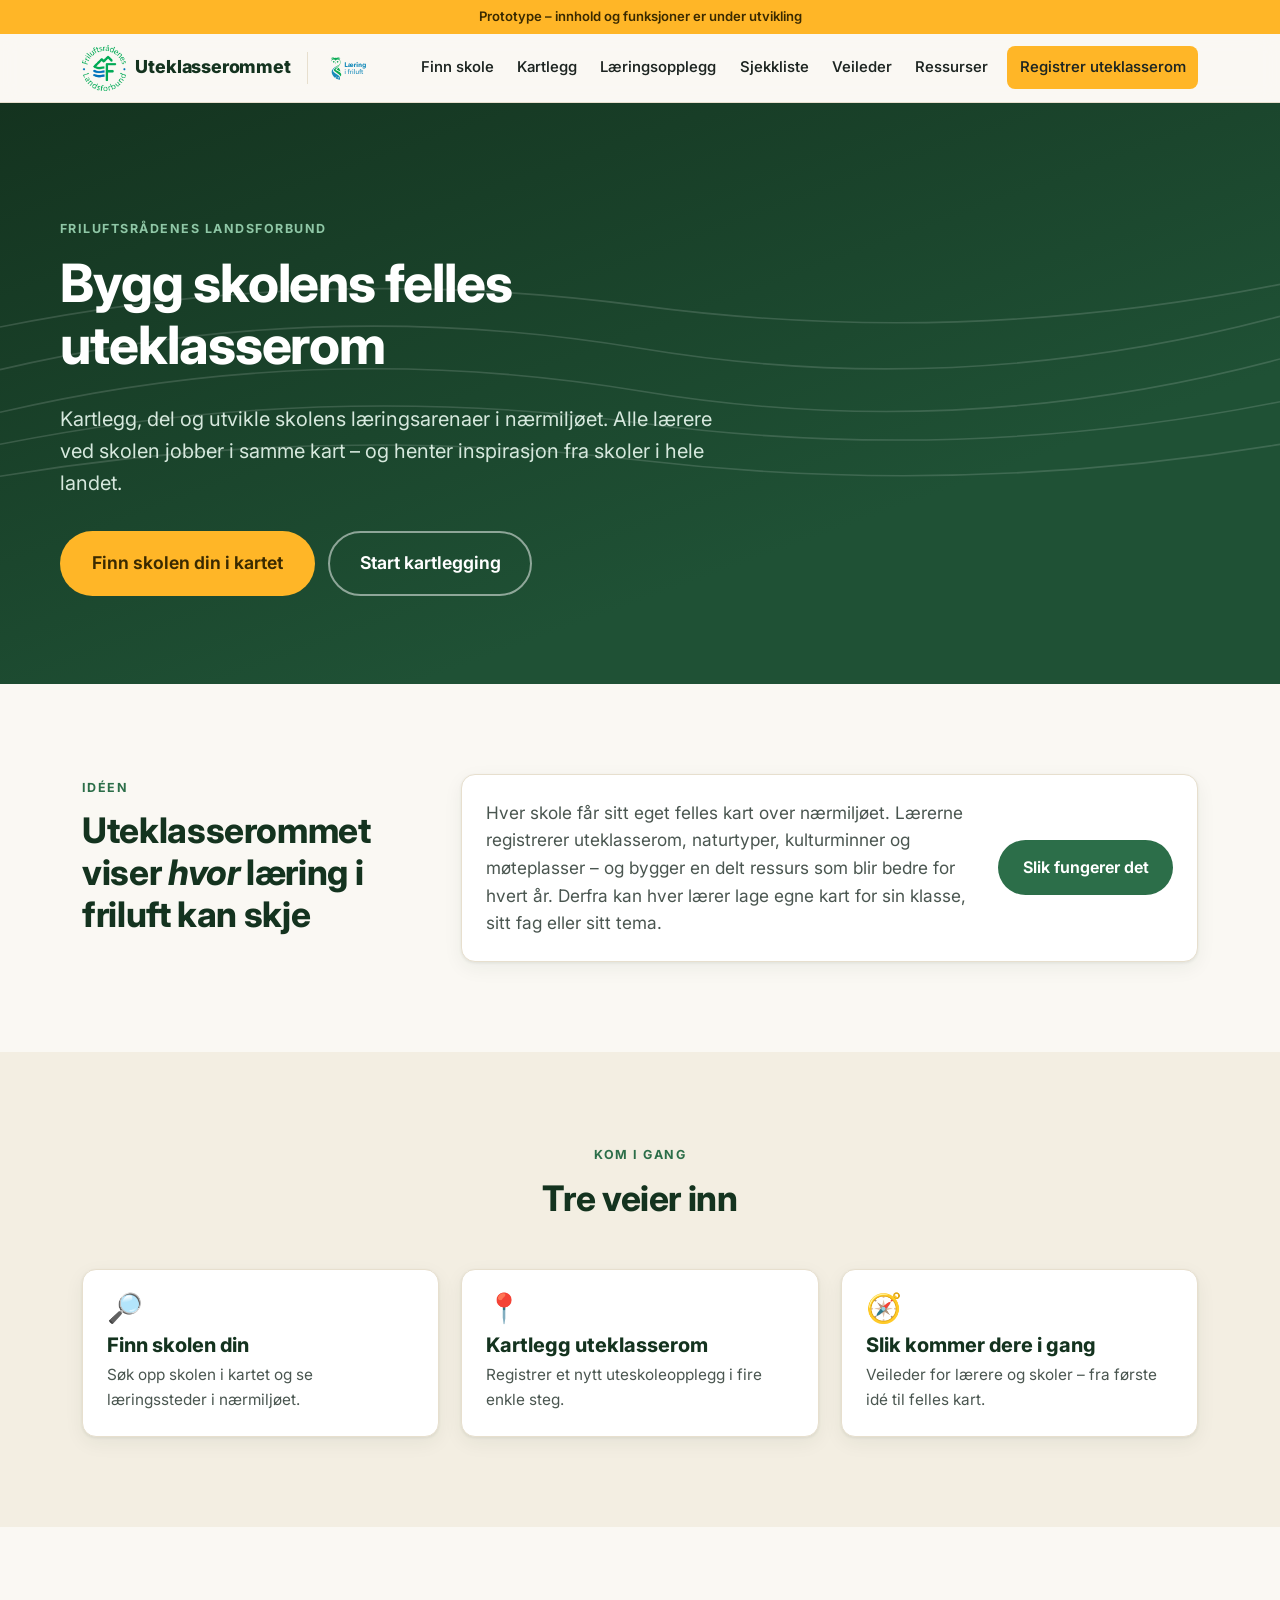
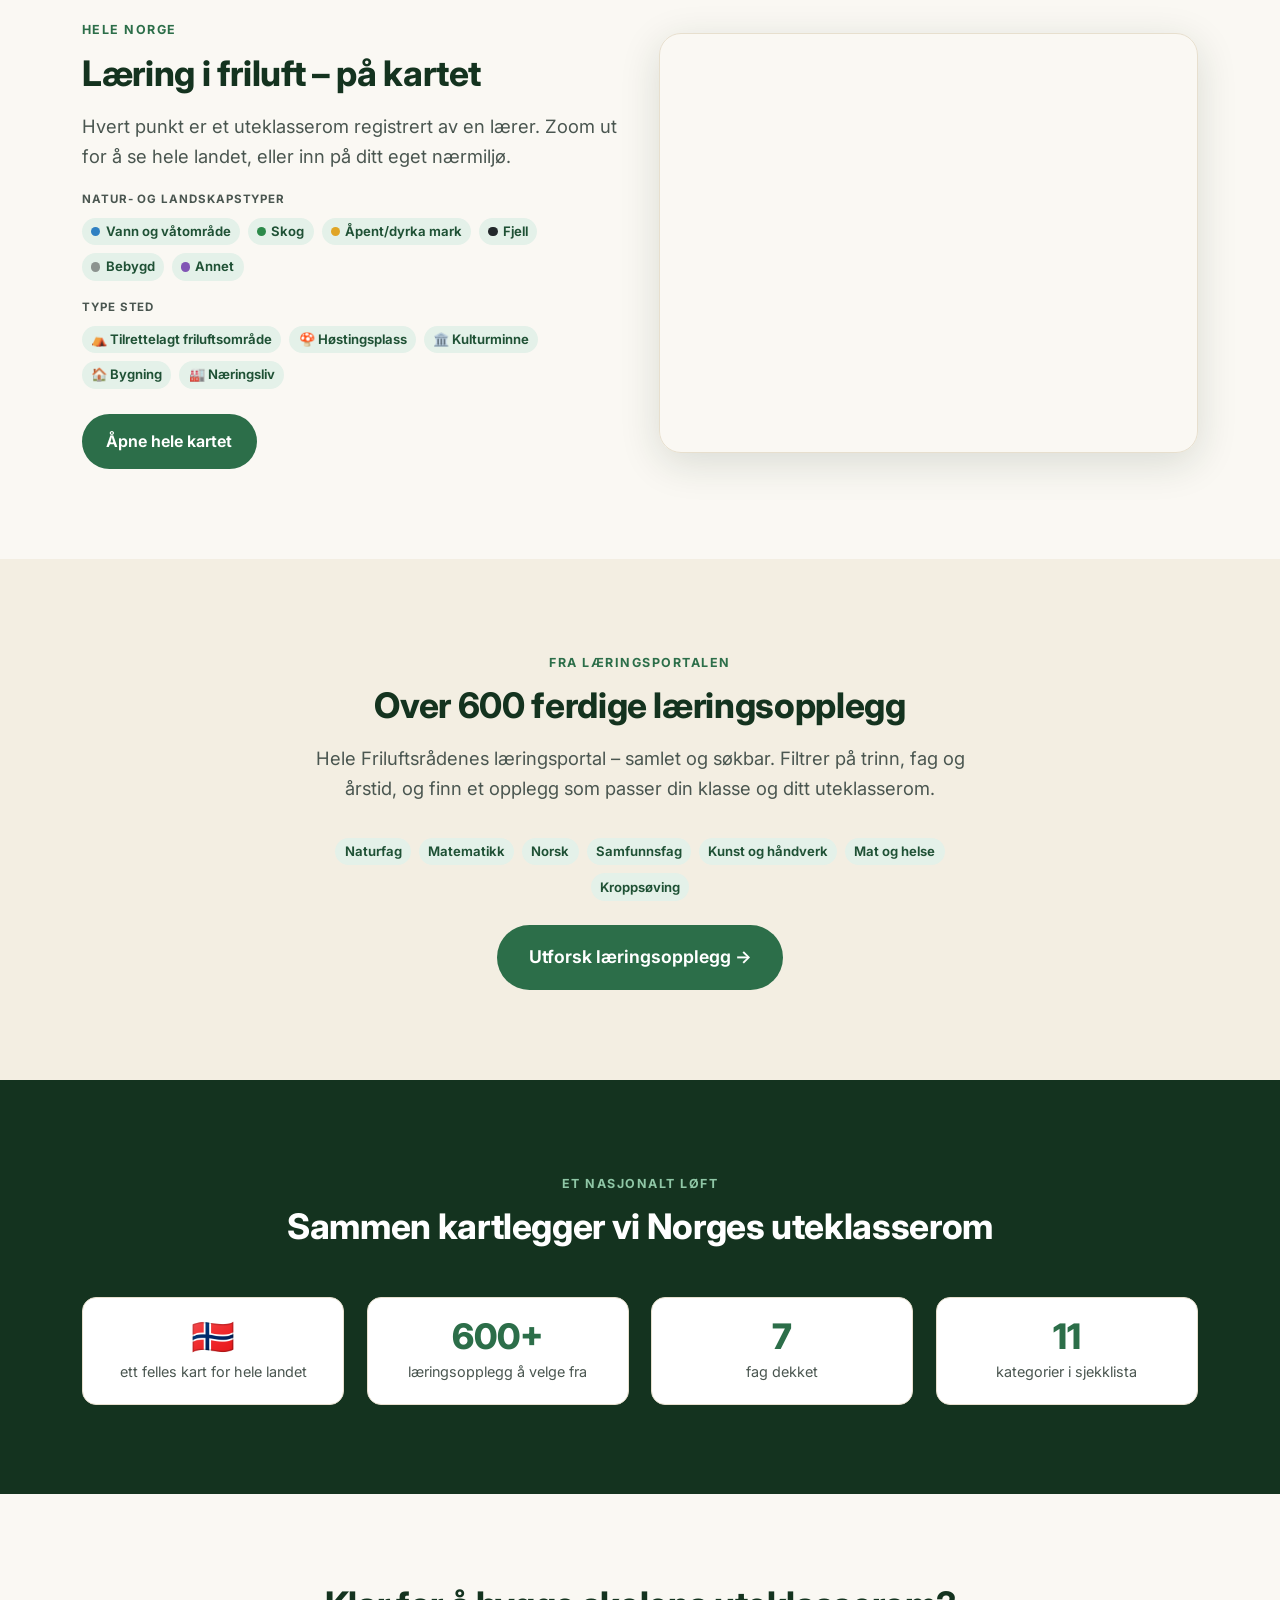
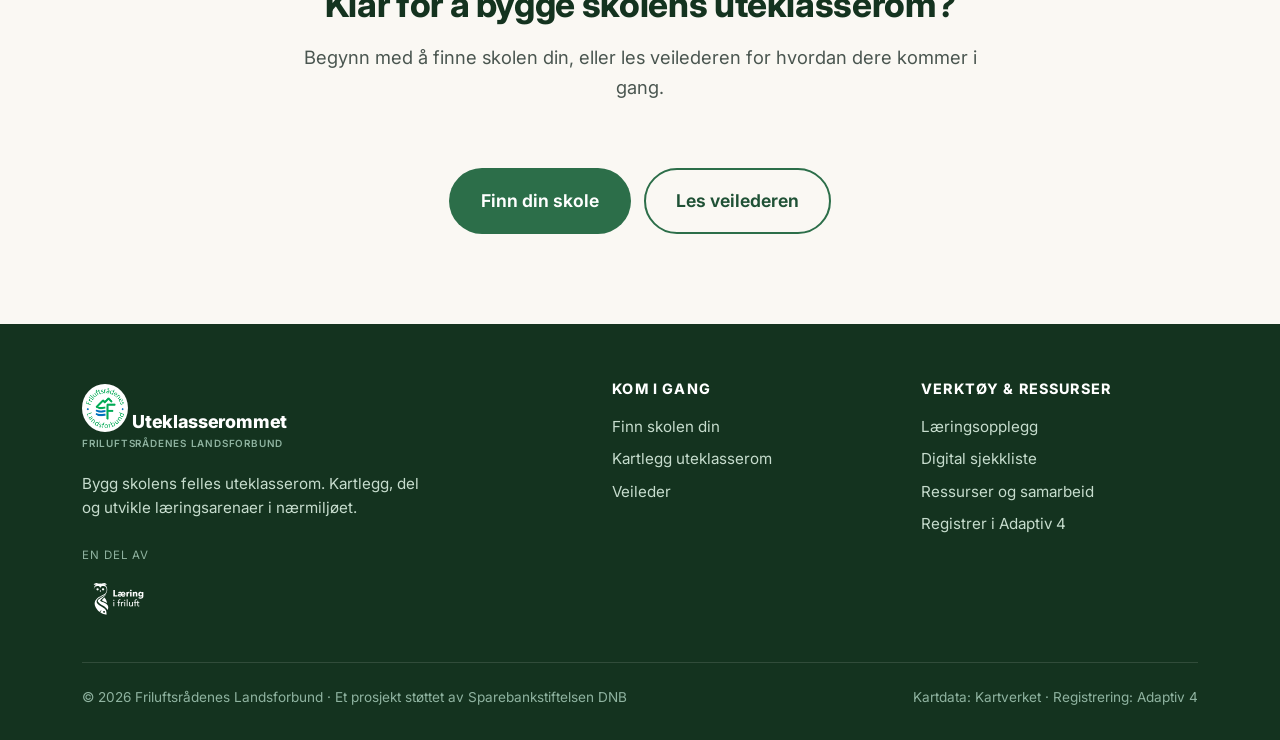
==== index.html @ 46e7a87a "Oppdater Læring i friluft-lenker til ny programside LIF-logoen (header) og ressurskortene «Læring i " ====
<!DOCTYPE html>
<html lang="no">
<head>
  <meta charset="UTF-8">
  <meta name="viewport" content="width=device-width, initial-scale=1.0">
  <title>Uteklasserommet.no – Bygg skolens felles uteklasserom</title>
  <meta name="description" content="Kartlegg, del og utvikle skolens læringsarenaer i nærmiljøet. Et prosjekt fra Friluftsrådenes Landsforbund.">
  <link rel="preconnect" href="https://fonts.googleapis.com">
  <link href="https://fonts.googleapis.com/css2?family=Inter:wght@400;550;650;750;800&display=swap" rel="stylesheet">
  <link rel="stylesheet" href="css/styles.css?v=18">
</head>
<body>
  <div id="site-header"></div>

  <main id="hoved">
    <!-- HERO -->
    <section class="hero">
      <svg class="hero__topo" viewBox="0 0 1200 400" preserveAspectRatio="xMidYMid slice" aria-hidden="true">
        <g fill="none" stroke="#fff" stroke-width="1.5">
          <path d="M0 320 Q300 260 600 300 T1200 280"/>
          <path d="M0 350 Q300 300 600 335 T1200 320"/>
          <path d="M0 290 Q300 220 600 270 T1200 240"/>
          <path d="M0 250 Q300 180 600 230 T1200 200"/>
          <path d="M0 210 Q300 150 600 190 T1200 170"/>
        </g>
      </svg>
      <div class="wrap hero__inn">
        <span class="eyebrow" style="color:var(--gronn-300)">Friluftsrådenes Landsforbund</span>
        <h1>Bygg skolens felles uteklasserom</h1>
        <p class="ingress">Kartlegg, del og utvikle skolens læringsarenaer i nærmiljøet. Alle lærere ved skolen jobber i samme kart – og henter inspirasjon fra skoler i hele landet.</p>
        <div class="hero__knapper">
          <a class="btn btn--gul btn--stor" href="finn-skole.html">Finn skolen din i kartet</a>
          <a class="btn btn--kontur btn--stor" href="kartlegg.html" style="color:#fff;border-color:rgba(255,255,255,.5)">Start kartlegging</a>
        </div>
      </div>
    </section>

    <!-- HVA ER DETTE -->
    <section class="seksjon">
      <div class="wrap">
        <div class="grid grid--3">
          <div>
            <span class="eyebrow">Idéen</span>
            <h2>Uteklasserommet viser <em>hvor</em> læring i friluft kan skje</h2>
          </div>
          <div class="kort" style="grid-column: span 2; display:flex; gap:1.4rem; align-items:center; flex-wrap:wrap;">
            <p style="flex:1; min-width:260px; margin:0; font-size:1.08rem;">
              Hver skole får sitt eget felles kart over nærmiljøet. Lærerne registrerer uteklasserom, naturtyper, kulturminner og møteplasser – og bygger en delt ressurs som blir bedre for hvert år.
              Derfra kan hver lærer lage egne kart for sin klasse, sitt fag eller sitt tema.
            </p>
            <a class="btn btn--primar" href="veileder.html">Slik fungerer det</a>
          </div>
        </div>
      </div>
    </section>

    <!-- FIRE INNGANGER -->
    <section class="seksjon seksjon--sand">
      <div class="wrap">
        <div class="midtstilt maks-center">
          <span class="eyebrow">Kom i gang</span>
          <h2>Tre veier inn</h2>
        </div>
        <div class="luft"></div>
        <div class="grid grid--3">
          <a class="kort" href="finn-skole.html">
            <div class="kort__ikon">🔎</div>
            <h3>Finn skolen din</h3>
            <p>Søk opp skolen i kartet og se læringssteder i nærmiljøet.</p>
          </a>
          <a class="kort" href="kartlegg.html">
            <div class="kort__ikon">📍</div>
            <h3>Kartlegg uteklasserom</h3>
            <p>Registrer et nytt uteskoleopplegg i fire enkle steg.</p>
          </a>
          <a class="kort" href="veileder.html">
            <div class="kort__ikon">🧭</div>
            <h3>Slik kommer dere i gang</h3>
            <p>Veileder for lærere og skoler – fra første idé til felles kart.</p>
          </a>
        </div>
      </div>
    </section>

    <!-- KART -->
    <section class="seksjon">
      <div class="wrap">
        <div class="grid grid--2" style="align-items:center; gap:2.4rem;">
          <div>
            <span class="eyebrow">Hele Norge</span>
            <h2>Læring i friluft – på kartet</h2>
            <p class="ingress">Hvert punkt er et uteklasserom registrert av en lærer. Zoom ut for å se hele landet, eller inn på ditt eget nærmiljø.</p>
            <div class="tegnforklaring" style="margin:1.2rem 0 1.6rem;">
              <div>
                <span class="merkelapp-tittel">Natur- og landskapstyper</span>
                <div class="merkelapp-rad">
                  <span class="badge"><span class="prikk kat-vann"></span>Vann og våtområde</span>
                  <span class="badge"><span class="prikk kat-skog"></span>Skog</span>
                  <span class="badge"><span class="prikk kat-mark"></span>Åpent/dyrka mark</span>
                  <span class="badge"><span class="prikk kat-fjell"></span>Fjell</span>
                  <span class="badge"><span class="prikk kat-bebygd"></span>Bebygd</span>
                  <span class="badge"><span class="prikk kat-annet"></span>Annet</span>
                </div>
              </div>
              <div>
                <span class="merkelapp-tittel">Type sted</span>
                <div class="merkelapp-rad">
                  <span class="badge">⛺ Tilrettelagt friluftsområde</span>
                  <span class="badge">🍄 Høstingsplass</span>
                  <span class="badge">🏛️ Kulturminne</span>
                  <span class="badge">🏠 Bygning</span>
                  <span class="badge">🏭 Næringsliv</span>
                </div>
              </div>
            </div>
            <a class="btn btn--primar" href="finn-skole.html">Åpne hele kartet</a>
          </div>
          <div style="height:420px; border-radius:var(--radius-l); overflow:hidden; box-shadow:var(--skygge-l); border:1px solid var(--sand-200);">
            <iframe
              src="https://friluft.avadaptive.no/map/.embed/uteklasserommet"
              title="Kart over registrerte læringssteder – Uteklasserommet"
              loading="lazy"
              allow="geolocation; fullscreen"
              style="width:100%; height:100%; border:0; display:block;"></iframe>
          </div>
        </div>
      </div>
    </section>

    <!-- LÆRINGSOPPLEGG -->
    <section class="seksjon seksjon--sand">
      <div class="wrap midtstilt maks-center">
        <span class="eyebrow">Fra Læringsportalen</span>
        <h2>Over 600 ferdige læringsopplegg</h2>
        <p class="ingress" style="margin-inline:auto">Hele Friluftsrådenes læringsportal – samlet og søkbar. Filtrer på trinn, fag og årstid, og finn et opplegg som passer din klasse og ditt uteklasserom.</p>
        <div class="luft-s"></div>
        <div class="merkelapp-rad" style="justify-content:center; margin-bottom:1.5rem;">
          <span class="badge">Naturfag</span>
          <span class="badge">Matematikk</span>
          <span class="badge">Norsk</span>
          <span class="badge">Samfunnsfag</span>
          <span class="badge">Kunst og håndverk</span>
          <span class="badge">Mat og helse</span>
          <span class="badge">Kroppsøving</span>
        </div>
        <a class="btn btn--primar btn--stor" href="laeringsopplegg.html">Utforsk læringsopplegg →</a>
      </div>
    </section>

    <!-- STATISTIKK -->
    <section class="seksjon seksjon--gronn">
      <div class="wrap">
        <div class="midtstilt maks-center">
          <span class="eyebrow">Et nasjonalt løft</span>
          <h2>Sammen kartlegger vi Norges uteklasserom</h2>
        </div>
        <div class="luft"></div>
        <div class="stat-rad">
          <div class="stat"><div class="stat__tall">🇳🇴</div><div class="stat__merk">ett felles kart for hele landet</div></div>
          <div class="stat"><div class="stat__tall">600+</div><div class="stat__merk">læringsopplegg å velge fra</div></div>
          <div class="stat"><div class="stat__tall">7</div><div class="stat__merk">fag dekket</div></div>
          <div class="stat"><div class="stat__tall">11</div><div class="stat__merk">kategorier i sjekklista</div></div>
        </div>
      </div>
    </section>

    <!-- CTA -->
    <section class="seksjon">
      <div class="wrap midtstilt maks-center">
        <h2>Klar for å bygge skolens uteklasserom?</h2>
        <p class="ingress" style="margin-inline:auto">Begynn med å finne skolen din, eller les veilederen for hvordan dere kommer i gang.</p>
        <div class="luft-s"></div>
        <div class="hero__knapper" style="justify-content:center">
          <a class="btn btn--primar btn--stor" href="finn-skole.html">Finn din skole</a>
          <a class="btn btn--kontur btn--stor" href="veileder.html">Les veilederen</a>
        </div>
      </div>
    </section>
  </main>

  <div id="site-footer"></div>

  <script src="js/site.js?v=18"></script>
</body>
</html>
---- css/styles.css ----
/* =========================================================
   Uteklasserommet.no – designsystem
   Friluftsrådenes Landsforbund
   ========================================================= */

:root {
  /* Merkefarger – friluft/natur */
  --gronn-900: #14331f;
  --gronn-700: #1f5135;
  --gronn-600: #2c6e49;
  --gronn-500: #3a8a5d;
  --gronn-300: #8fc7a6;
  --gronn-100: #e4f1e9;

  --sand-50:  #faf8f3;
  --sand-100: #f3eee2;
  --sand-200: #e7dfce;

  --blekk: #1d2521;        /* tekst */
  --blekk-myk: #4a5650;    /* sekundærtekst */
  --hvit: #ffffff;

  /* Kategorifarger – fra plakatmalen */
  --kat-vann:    #2f80c2;   /* blå  – Vann og våtområde */
  --kat-skog:    #2c8a4a;   /* grønn – Skog */
  --kat-mark:    #e0a526;   /* gul  – Åpent/dyrka mark */
  --kat-fjell:   #23282b;   /* svart – Fjell */
  --kat-bebygd:  #8c938f;   /* grå  – Bebygd */
  --kat-annet:   #8155b5;   /* lilla – Annet */

  --akke: var(--gronn-600);
  --fokus: #ffb627;

  --radius-s: 8px;
  --radius:   14px;
  --radius-l: 22px;
  --skygge:   0 1px 3px rgba(20,51,31,.08), 0 6px 20px rgba(20,51,31,.06);
  --skygge-l: 0 10px 40px rgba(20,51,31,.14);

  --bredde: 1160px;
  --font: "Inter", "Segoe UI", system-ui, -apple-system, sans-serif;
}

* { box-sizing: border-box; }

/* Gjør hidden-attributtet autoritativt (ellers overstyrer f.eks. .btn display:none) */
[hidden] { display: none !important; }

html { scroll-behavior: smooth; }

body {
  margin: 0;
  font-family: var(--font);
  color: var(--blekk);
  background: var(--sand-50);
  line-height: 1.6;
  -webkit-font-smoothing: antialiased;
}

h1, h2, h3, h4 { line-height: 1.18; color: var(--gronn-900); font-weight: 750; margin: 0 0 .5em; }
h1 { font-size: clamp(2rem, 4.5vw, 3.3rem); letter-spacing: -.02em; }
h2 { font-size: clamp(1.5rem, 3vw, 2.2rem); letter-spacing: -.01em; }
h3 { font-size: 1.25rem; }
p  { margin: 0 0 1em; }
a  { color: var(--gronn-700); }

.wrap { width: 100%; max-width: var(--bredde); margin: 0 auto; padding: 0 22px; }
.smal { max-width: 760px; }

.seksjon { padding: clamp(3rem, 7vw, 6rem) 0; }
.seksjon--sand { background: var(--sand-100); }
.seksjon--gronn { background: var(--gronn-900); color: #eaf3ee; }
.seksjon--gronn h2, .seksjon--gronn h3 { color: #fff; }

.eyebrow {
  display: inline-block;
  font-size: .78rem; font-weight: 700; letter-spacing: .12em; text-transform: uppercase;
  color: var(--gronn-600); margin-bottom: .8rem;
}
.seksjon--gronn .eyebrow { color: var(--gronn-300); }

.ingress { font-size: 1.15rem; color: var(--blekk-myk); max-width: 60ch; }
.seksjon--gronn .ingress { color: #cfe3d7; }

/* ---------- Knapper ---------- */
.btn {
  display: inline-flex; align-items: center; gap: .5em;
  font: inherit; font-weight: 650; font-size: 1rem;
  padding: .8em 1.4em; border-radius: 999px; border: 2px solid transparent;
  cursor: pointer; text-decoration: none; transition: .18s ease;
  white-space: nowrap;
}
.btn--primar { background: var(--gronn-600); color: #fff; }
.btn--primar:hover { background: var(--gronn-700); transform: translateY(-1px); box-shadow: var(--skygge); }
.btn--lys { background: #fff; color: var(--gronn-700); border-color: var(--sand-200); }
.btn--lys:hover { border-color: var(--gronn-300); transform: translateY(-1px); }
.btn--kontur { background: transparent; color: var(--gronn-700); border-color: var(--gronn-600); }
.btn--kontur:hover { background: var(--gronn-100); }
.btn--gul { background: var(--fokus); color: #3a2a00; }
.btn--gul:hover { filter: brightness(1.05); transform: translateY(-1px); }
.btn--stor { font-size: 1.1rem; padding: .95em 1.7em; }
.btn--blokk { width: 100%; justify-content: center; }

/* ---------- Header / nav ---------- */
.topp {
  position: sticky; top: 0; z-index: 1000;
  background: rgba(250,248,243,.92); backdrop-filter: blur(10px);
  border-bottom: 1px solid var(--sand-200);
}
.topp__inn { display: flex; align-items: center; gap: 1rem; height: 68px; }
.merke { display: flex; align-items: center; gap: .6rem; text-decoration: none; color: var(--gronn-900); font-weight: 800; font-size: 1.12rem; letter-spacing: -.01em; }
.merke__ikon { height: 46px; width: auto; flex: none; display: block; }
.logo-disc { background: #fff; border-radius: 50%; padding: 4px; display: inline-flex; flex: none; }
.logo-disc .merke__ikon { height: 40px; }
.merke small { display: block; font-size: .62rem; font-weight: 600; letter-spacing: .08em; text-transform: uppercase; color: var(--blekk-myk); }
.merke-skille { width: 1px; height: 32px; background: var(--sand-200); flex: none; }
.merke-lif { display: inline-flex; align-items: center; flex: none; text-decoration: none; }
.merke-lif img { height: 34px; width: auto; display: block; }
@media (max-width: 1240px) { .merke-skille, .merke-lif { display: none; } }
.nav { margin-left: auto; display: flex; align-items: center; gap: .15rem; }
.nav a {
  text-decoration: none; color: var(--blekk); font-weight: 550; font-size: .93rem;
  padding: .5em .7em; border-radius: 8px; transition: .15s;
}
.nav a:hover { background: var(--gronn-100); color: var(--gronn-700); }
.nav a.aktiv { background: var(--gronn-600); color: #fff; }
.nav__mer { position: relative; }
.nav__cta { margin-left: .4rem; }
.burger { display: none; margin-left: auto; background: none; border: 0; cursor: pointer; padding: .4rem; }
.burger span { display: block; width: 24px; height: 2.5px; background: var(--gronn-900); margin: 5px 0; border-radius: 2px; transition: .2s; }

@media (max-width: 1160px) {
  .nav { position: absolute; top: 100%; left: 0; right: 0; display: none; flex-direction: column; align-items: stretch;
    background: var(--sand-50); border-bottom: 1px solid var(--sand-200); padding: .6rem 22px 1.2rem;
    gap: .1rem; max-height: 80vh; overflow: auto; box-shadow: var(--skygge); }
  .nav.apen { display: flex; }
  .nav a { padding: .75em .6em; font-size: 1rem; }
  .nav__cta { margin: .5rem 0 0; }
  .burger { display: block; }
}

/* ---------- Hero ---------- */
.hero { position: relative; overflow: hidden; background: linear-gradient(160deg, var(--gronn-900), var(--gronn-700) 70%); color: #fff; }
.hero__inn { padding: clamp(3.5rem, 9vw, 7rem) 0 clamp(3rem, 7vw, 5.5rem); position: relative; z-index: 2; }
.hero h1 { color: #fff; max-width: 16ch; }
.hero .ingress { color: #d6e8dd; font-size: 1.25rem; max-width: 52ch; }
.hero__knapper { display: flex; flex-wrap: wrap; gap: .8rem; margin-top: 2rem; }
.hero__topo { position: absolute; inset: 0; opacity: .14; z-index: 1; }

/* ---------- Kort / grid ---------- */
.grid { display: grid; gap: 1.4rem; }
.grid--2 { grid-template-columns: repeat(2, 1fr); }
.grid--3 { grid-template-columns: repeat(3, 1fr); }
.grid--4 { grid-template-columns: repeat(4, 1fr); }
@media (max-width: 860px) { .grid--3, .grid--4 { grid-template-columns: repeat(2, 1fr); } }
@media (max-width: 560px) { .grid--2, .grid--3, .grid--4 { grid-template-columns: 1fr; } }

.kort {
  background: #fff; border: 1px solid var(--sand-200); border-radius: var(--radius);
  padding: 1.5rem; box-shadow: var(--skygge); transition: .18s; text-decoration: none; color: inherit; display: block;
}
a.kort:hover { transform: translateY(-3px); box-shadow: var(--skygge-l); border-color: var(--gronn-300); }
.kort__ikon { font-size: 1.8rem; line-height: 1; margin-bottom: .7rem; }
.kort h3 { margin-bottom: .35rem; }
.kort p { color: var(--blekk-myk); font-size: .96rem; margin: 0; }

/* ---------- Steg ---------- */
.steg { display: grid; gap: 1.2rem; counter-reset: steg; }
.steg__item { display: grid; grid-template-columns: auto 1fr; gap: 1.1rem; align-items: start;
  background: #fff; border: 1px solid var(--sand-200); border-radius: var(--radius); padding: 1.4rem 1.6rem; }
.steg__nr { counter-increment: steg; width: 44px; height: 44px; border-radius: 50%; background: var(--gronn-600);
  color: #fff; font-weight: 800; display: grid; place-items: center; font-size: 1.2rem; }
.steg__nr::before { content: counter(steg); }

/* ---------- Badge / kategori ---------- */
.badge { display: inline-flex; align-items: center; gap: .4em; font-size: .82rem; font-weight: 650;
  padding: .25em .7em; border-radius: 999px; background: var(--gronn-100); color: var(--gronn-700); }
.prikk { width: .7em; height: .7em; border-radius: 50%; flex: none; display: inline-block; }
.kat-vann   { background: var(--kat-vann); }
.kat-skog   { background: var(--kat-skog); }
.kat-mark   { background: var(--kat-mark); }
.kat-fjell  { background: var(--kat-fjell); }
.kat-bebygd { background: var(--kat-bebygd); }
.kat-annet  { background: var(--kat-annet); }

/* ---------- Kart ---------- */
.kart-layout { display: grid; grid-template-columns: 320px 1fr; gap: 0; height: calc(100vh - 68px); min-height: 560px; }
.kart-panel { background: #fff; border-right: 1px solid var(--sand-200); overflow-y: auto; padding: 1.4rem; }
.kart-flate { position: relative; }
#kart, #minikart { width: 100%; height: 100%; }
@media (max-width: 860px) {
  .kart-layout { grid-template-columns: 1fr; height: auto; }
  .kart-flate { height: 60vh; min-height: 420px; }
  .kart-panel { max-height: none; border-right: 0; border-bottom: 1px solid var(--sand-200); }
}
.filter-gruppe { margin-bottom: 1.3rem; }
.filter-gruppe h4 { font-size: .8rem; text-transform: uppercase; letter-spacing: .08em; color: var(--blekk-myk); margin-bottom: .6rem; }
.sjekk { display: flex; align-items: center; gap: .55rem; padding: .35rem 0; font-size: .95rem; cursor: pointer; }
.sjekk input { width: 17px; height: 17px; accent-color: var(--gronn-600); }
.sok-felt { width: 100%; padding: .7em .9em; border: 1.5px solid var(--sand-200); border-radius: 10px; font: inherit; }
.sok-felt:focus { outline: 2px solid var(--gronn-300); border-color: var(--gronn-500); }

/* Leaflet popup */
.leaflet-popup-content { margin: 0; font-family: var(--font); }
.pop { width: 250px; }
.pop__bilde { height: 96px; background: var(--gronn-100); display: grid; place-items: center; font-size: 2rem; }
.pop__inn { padding: .8rem 1rem 1rem; }
.pop h4 { margin: .2rem 0 .3rem; font-size: 1.05rem; }
.pop p { font-size: .88rem; color: var(--blekk-myk); margin: 0 0 .6rem; }
.pop__meta { display: flex; flex-wrap: wrap; gap: .35rem; }
.pop__meta .badge { font-size: .72rem; }

/* ---------- Sjekkliste ---------- */
.akkordion { border: 1px solid var(--sand-200); border-radius: var(--radius); background: #fff; overflow: hidden; margin-bottom: .8rem; }
.akkordion__hode { display: flex; align-items: center; gap: .8rem; width: 100%; text-align: left; padding: 1.1rem 1.3rem;
  background: none; border: 0; font: inherit; font-weight: 700; font-size: 1.05rem; cursor: pointer; color: var(--gronn-900); }
.akkordion__hode:hover { background: var(--sand-50); }
.akkordion__tall { margin-left: auto; font-size: .82rem; font-weight: 600; color: var(--blekk-myk); background: var(--gronn-100); padding: .15em .7em; border-radius: 999px; }
.akkordion__kropp { padding: 0 1.3rem; max-height: 0; overflow: hidden; transition: max-height .3s ease; }
.akkordion.apen .akkordion__kropp { max-height: 1400px; padding-bottom: 1.2rem; }
.akkordion__pil { transition: transform .2s; color: var(--gronn-500); }
.akkordion.apen .akkordion__pil { transform: rotate(90deg); }
.liste-rad { display: flex; align-items: center; gap: .6rem; padding: .45rem 0; border-top: 1px solid var(--sand-100); font-size: .96rem; }
.liste-rad input { width: 18px; height: 18px; accent-color: var(--gronn-600); flex: none; }

/* ---------- Statistikk ---------- */
.stat-rad { display: flex; flex-wrap: wrap; gap: 1.4rem; }
.stat { flex: 1; min-width: 140px; background: #fff; border: 1px solid var(--sand-200); border-radius: var(--radius); padding: 1.3rem; text-align: center; }
.stat__tall { font-size: 2.2rem; font-weight: 800; color: var(--gronn-600); line-height: 1; }
.stat__merk { font-size: .9rem; color: var(--blekk-myk); margin-top: .35rem; }

/* ---------- Diverse ---------- */
.luft-s { height: 1rem; } .luft { height: 2rem; } .luft-l { height: 3.5rem; }
.midtstilt { text-align: center; }
.maks-center { max-width: 720px; margin-inline: auto; }
.list-ren { list-style: none; padding: 0; margin: 0; }
.list-ren li { padding: .55rem 0; border-bottom: 1px solid var(--sand-200); display: flex; gap: .6rem; }
.list-ren li::before { content: "→"; color: var(--gronn-500); font-weight: 700; }
.notis { background: var(--gronn-100); border-left: 4px solid var(--gronn-500); border-radius: 0 var(--radius-s) var(--radius-s) 0; padding: 1rem 1.2rem; font-size: .96rem; }
.notis strong { color: var(--gronn-700); }
.merkelapp-rad { display: flex; flex-wrap: wrap; gap: .5rem; }
.tegnforklaring { display: grid; gap: 1.1rem; }
.merkelapp-tittel { display: block; font-size: .72rem; font-weight: 700; letter-spacing: .08em; text-transform: uppercase; color: var(--blekk-myk); margin-bottom: .55rem; }

.bilde-plass { background: linear-gradient(135deg, var(--gronn-300), var(--gronn-100)); border-radius: var(--radius);
  display: grid; place-items: center; color: var(--gronn-700); font-weight: 600; min-height: 220px; }

/* ---------- Footer ---------- */
.bunn { background: var(--gronn-900); color: #c6dccd; padding: 3.5rem 0 2rem; font-size: .95rem; }
.bunn__grid { display: grid; grid-template-columns: 1.8fr 1fr 1fr; gap: 2rem; }
@media (max-width: 760px) { .bunn__grid { grid-template-columns: 1fr 1fr; } }
.bunn h4 { color: #fff; font-size: .9rem; text-transform: uppercase; letter-spacing: .08em; margin-bottom: .9rem; }
.bunn a { color: #c6dccd; text-decoration: none; display: block; padding: .25rem 0; }
.bunn a:hover { color: #fff; }
.bunn__under { margin-top: 2.5rem; padding-top: 1.5rem; border-top: 1px solid rgba(255,255,255,.12); display: flex; flex-wrap: wrap; gap: 1rem; justify-content: space-between; font-size: .85rem; color: #8fb3a0; }

/* Hopp-til-innhold for skjermlesere/tastatur */
.hopp { position: absolute; left: -9999px; top: 0; background: #fff; padding: .7em 1.1em; border-radius: 8px; z-index: 2000; }
.hopp:focus { left: 12px; top: 12px; }

:focus-visible { outline: 3px solid var(--fokus); outline-offset: 2px; border-radius: 4px; }

.prototype-strip { background: var(--fokus); color: #3a2a00; text-align: center; font-size: .82rem; font-weight: 600; padding: .4rem 1rem; }

/* ---------- Læringsopplegg-katalog ---------- */
.katalog { display: grid; grid-template-columns: 250px 1fr; gap: 2.2rem; align-items: start; }
@media (max-width: 820px) { .katalog { grid-template-columns: 1fr; gap: 1.4rem; } }
.katalog__filtre { position: sticky; top: 84px; align-self: start; max-height: calc(100vh - 100px); overflow-y: auto; background: #fff; border: 1px solid var(--sand-200); border-radius: var(--radius); padding: 1.2rem 1.3rem; box-shadow: var(--skygge); }
@media (max-width: 820px) { .katalog__filtre { position: static; max-height: none; overflow: visible; } }
.filter-toggle { display: none; }
@media (max-width: 820px) {
  .katalog__filtre { padding: 0; border: 0; background: transparent; box-shadow: none; }
  .filter-toggle { display: flex; align-items: center; justify-content: space-between; gap: .5rem; width: 100%;
    font: inherit; font-weight: 650; font-size: 1rem; color: var(--gronn-900);
    padding: .85em 1.1em; border: 1.5px solid var(--sand-200); border-radius: 12px; background: #fff; cursor: pointer; box-shadow: var(--skygge); }
  .filter-toggle__pil { transition: transform .2s; color: var(--gronn-600); font-size: .9em; }
  .katalog__filtre.apen .filter-toggle__pil { transform: rotate(180deg); }
  .filter-innhold { display: none; margin-top: 1rem; background: #fff; border: 1px solid var(--sand-200); border-radius: var(--radius); padding: 1.2rem 1.3rem; box-shadow: var(--skygge); }
  .katalog__filtre.apen .filter-innhold { display: block; }
}

/* Romsligere trykkflater på mobil/touch */
@media (max-width: 820px) {
  .sjekk { padding: .55rem 0; }
  .liste-rad { padding: .6rem 0; }
  .btn { padding: .85em 1.5em; }
}
.katalog__topp { display: flex; align-items: center; justify-content: space-between; gap: .8rem 1.2rem; flex-wrap: wrap; margin-bottom: 1.1rem; }
.katalog__teller { font-size: .92rem; color: var(--blekk-myk); margin: 0; }
.katalog__sort { display: flex; align-items: center; gap: .5rem; font-size: .9rem; color: var(--blekk-myk); }
.sort-select { font: inherit; font-size: .9rem; padding: .45em .6em; border: 1.5px solid var(--sand-200); border-radius: 8px; background: #fff; cursor: pointer; }
.sort-select:focus { outline: 2px solid var(--gronn-300); border-color: var(--gronn-500); }
.katalog__sort .btn { padding: .45em .85em; font-size: .85rem; }
.opplegg-grid { display: grid; grid-template-columns: repeat(auto-fill, minmax(212px, 1fr)); gap: 1.2rem; }
.opplegg-kort { display: flex; flex-direction: column; background: #fff; border: 1px solid var(--sand-200); border-radius: var(--radius); overflow: hidden; text-decoration: none; color: inherit; box-shadow: var(--skygge); transition: .16s; }
.opplegg-kort:hover { transform: translateY(-3px); box-shadow: var(--skygge-l); border-color: var(--gronn-300); }
.opplegg-bilde { aspect-ratio: 16 / 10; background: var(--gronn-100); position: relative; }
.opplegg-bilde img { width: 100%; height: 100%; object-fit: cover; display: block; }
.opplegg-bilde--tom { display: grid; place-items: center; font-size: 2.1rem; background: linear-gradient(135deg, var(--gronn-300), var(--gronn-100)); }
.opplegg-kropp { padding: .85rem 1rem 1rem; display: flex; flex-direction: column; gap: .5rem; flex: 1; }
.opplegg-kropp h3 { font-size: 1.02rem; margin: 0; line-height: 1.25; }
.opplegg-sted { font-size: .82rem; color: var(--blekk-myk); margin: 0; }
.opplegg-meta { display: flex; flex-wrap: wrap; gap: .3rem; margin-top: auto; }
.opplegg-meta .badge { font-size: .72rem; }
.badge--fag { background: var(--gronn-600); color: #fff; }
.filter-tom { text-align: center; padding: 3rem 1rem; color: var(--blekk-myk); }
.nullstill { background: none; border: 0; color: var(--gronn-700); font: inherit; font-weight: 600; cursor: pointer; padding: 0; margin-top: .4rem; text-decoration: underline; }
.nullstill:hover { color: var(--gronn-500); }
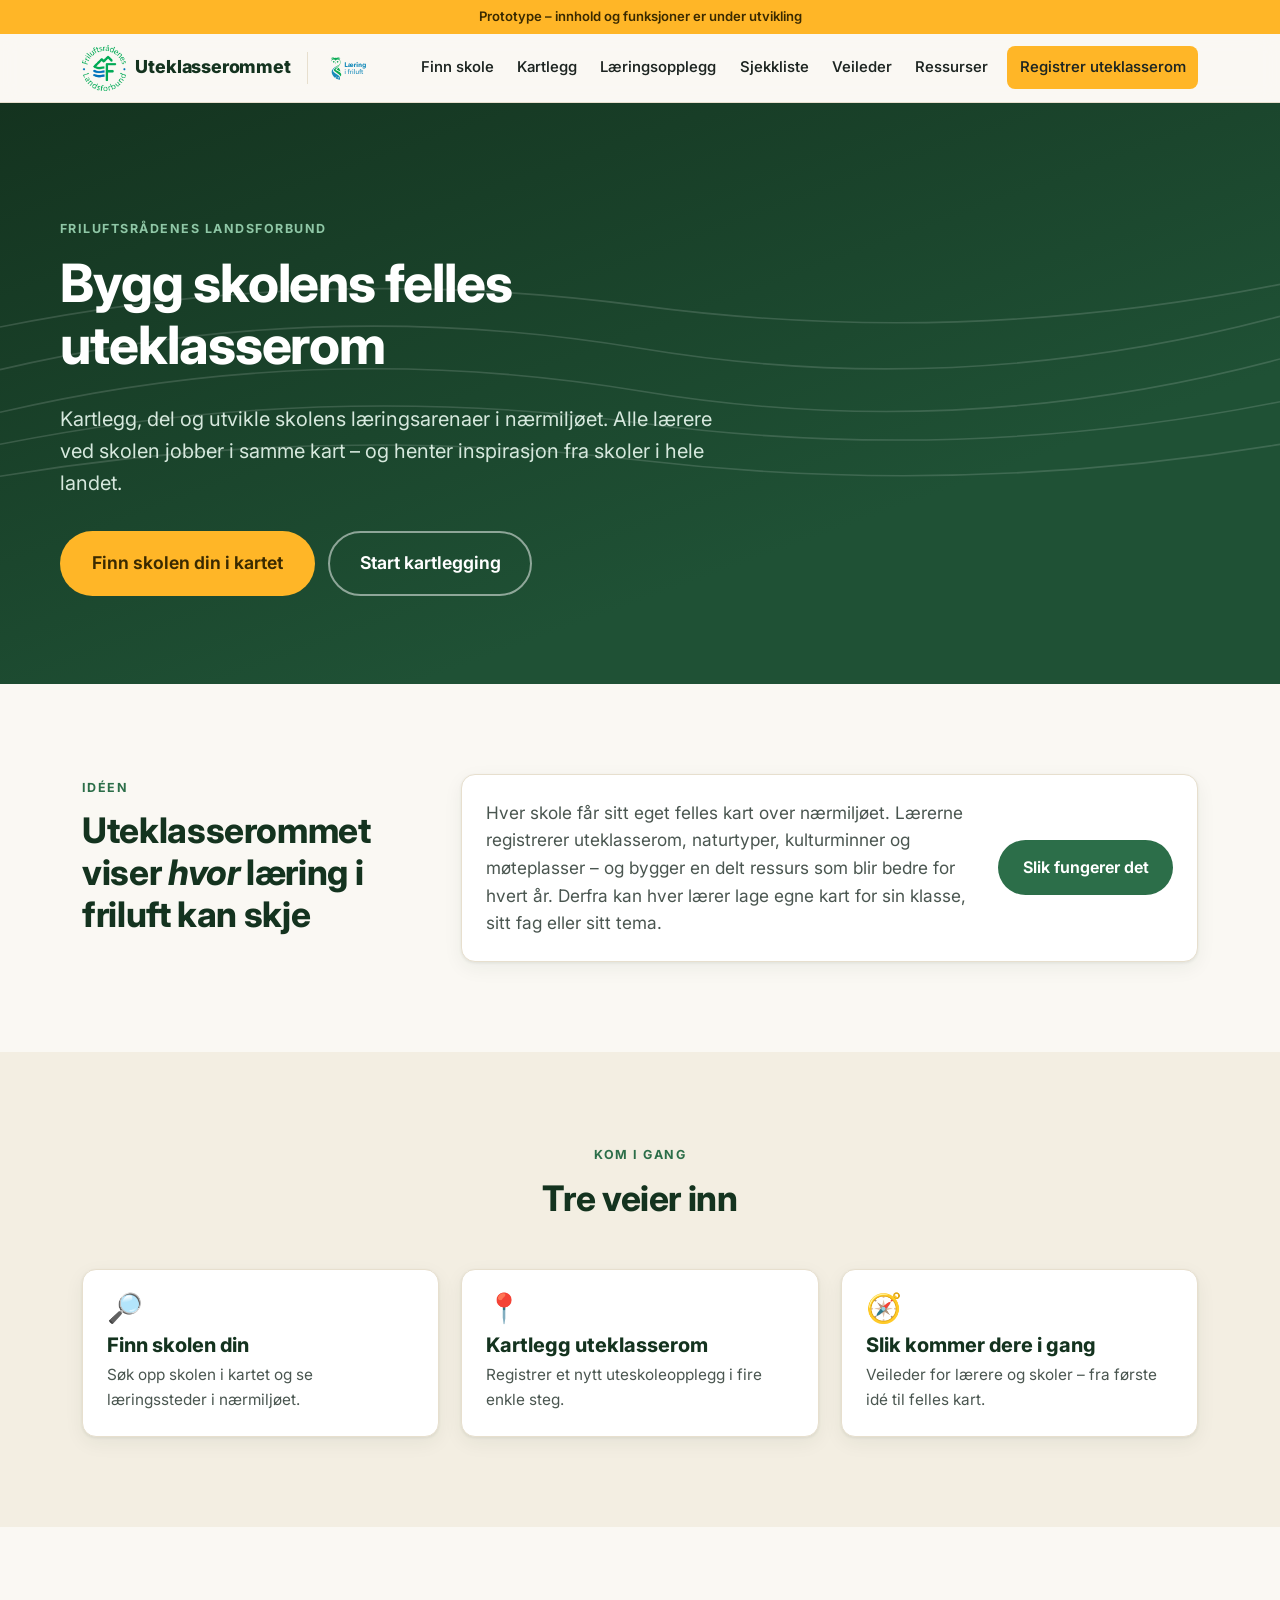
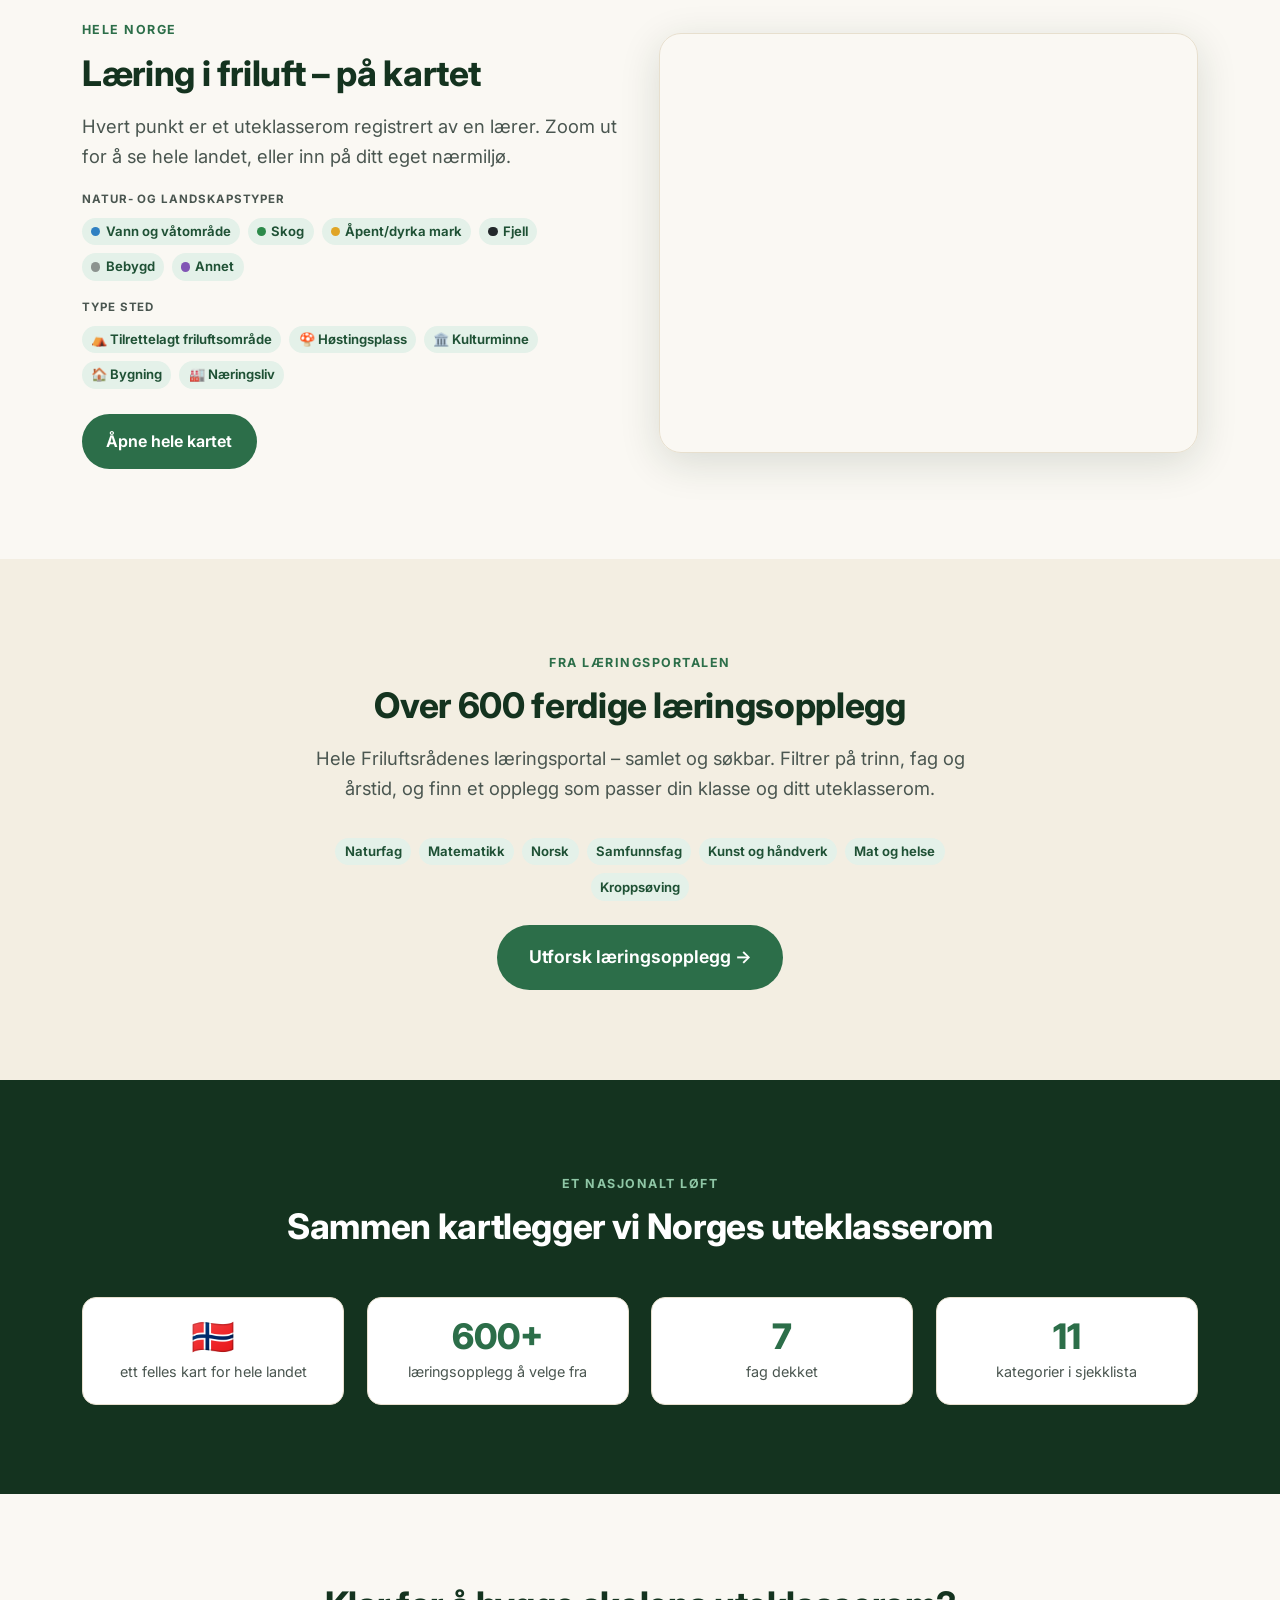
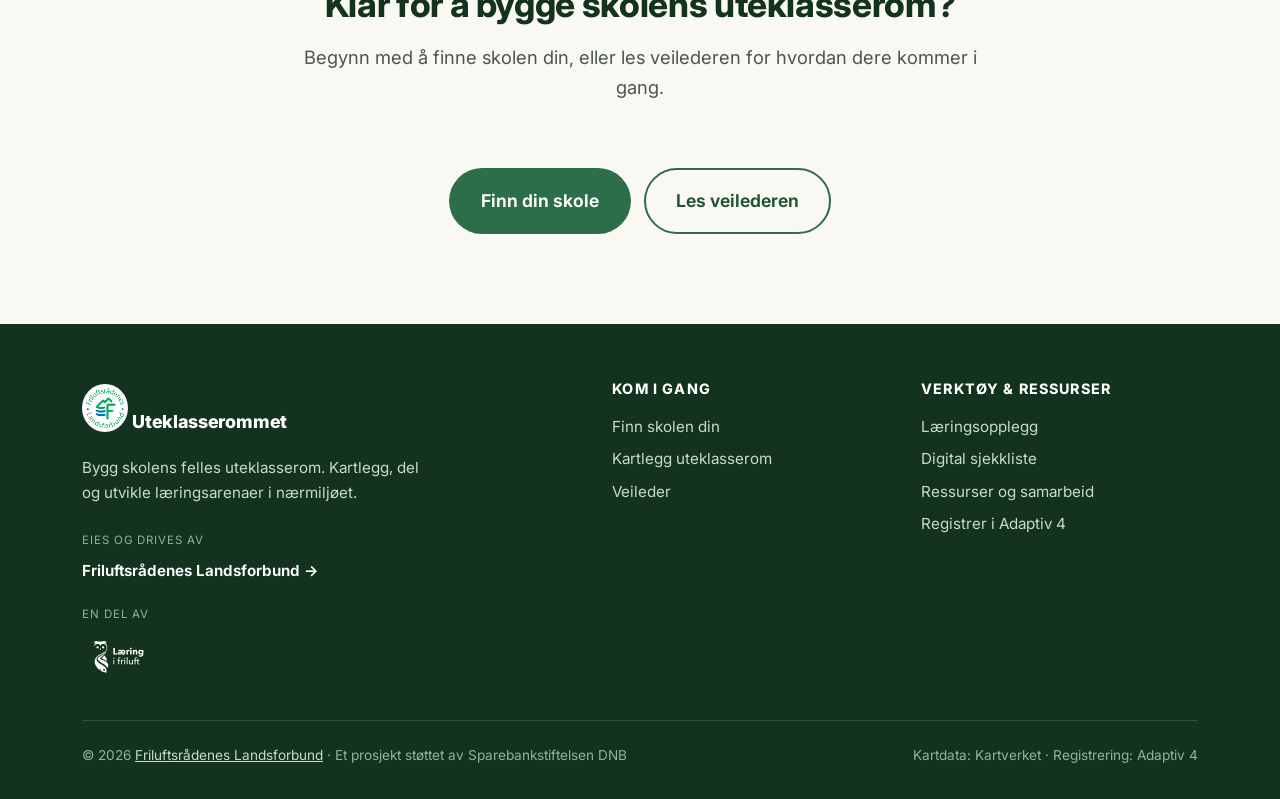
==== commit bf5e4c84: "Lenke til Friluftsrådenes Landsforbund (eier) i footeren FL eier prosjektet, så lagt inn lenke til f" ====
--- a/index.html
+++ b/index.html
@@ -7,7 +7,7 @@
   <meta name="description" content="Kartlegg, del og utvikle skolens læringsarenaer i nærmiljøet. Et prosjekt fra Friluftsrådenes Landsforbund.">
   <link rel="preconnect" href="https://fonts.googleapis.com">
   <link href="https://fonts.googleapis.com/css2?family=Inter:wght@400;550;650;750;800&display=swap" rel="stylesheet">
-  <link rel="stylesheet" href="css/styles.css?v=18">
+  <link rel="stylesheet" href="css/styles.css?v=19">
 </head>
 <body>
   <div id="site-header"></div>
@@ -180,6 +180,6 @@
 
   <div id="site-footer"></div>
 
-  <script src="js/site.js?v=18"></script>
+  <script src="js/site.js?v=19"></script>
 </body>
 </html>
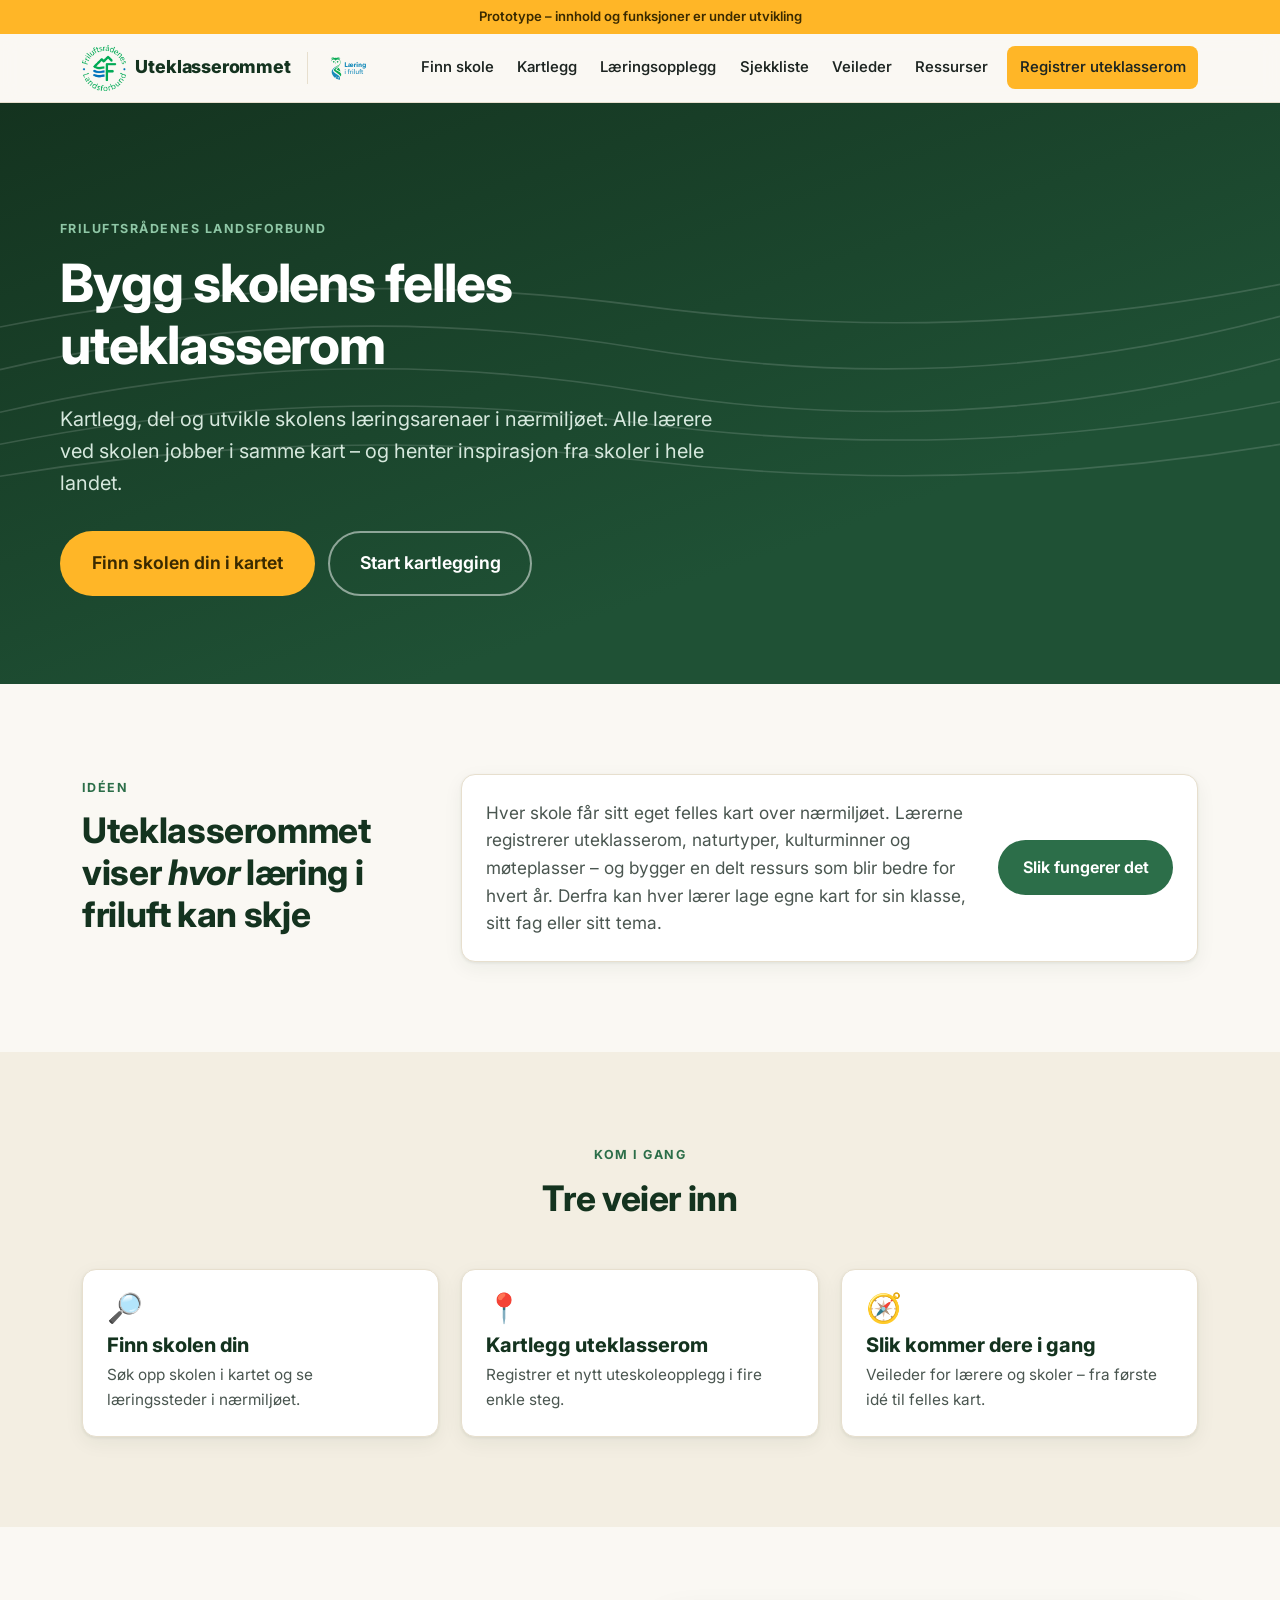
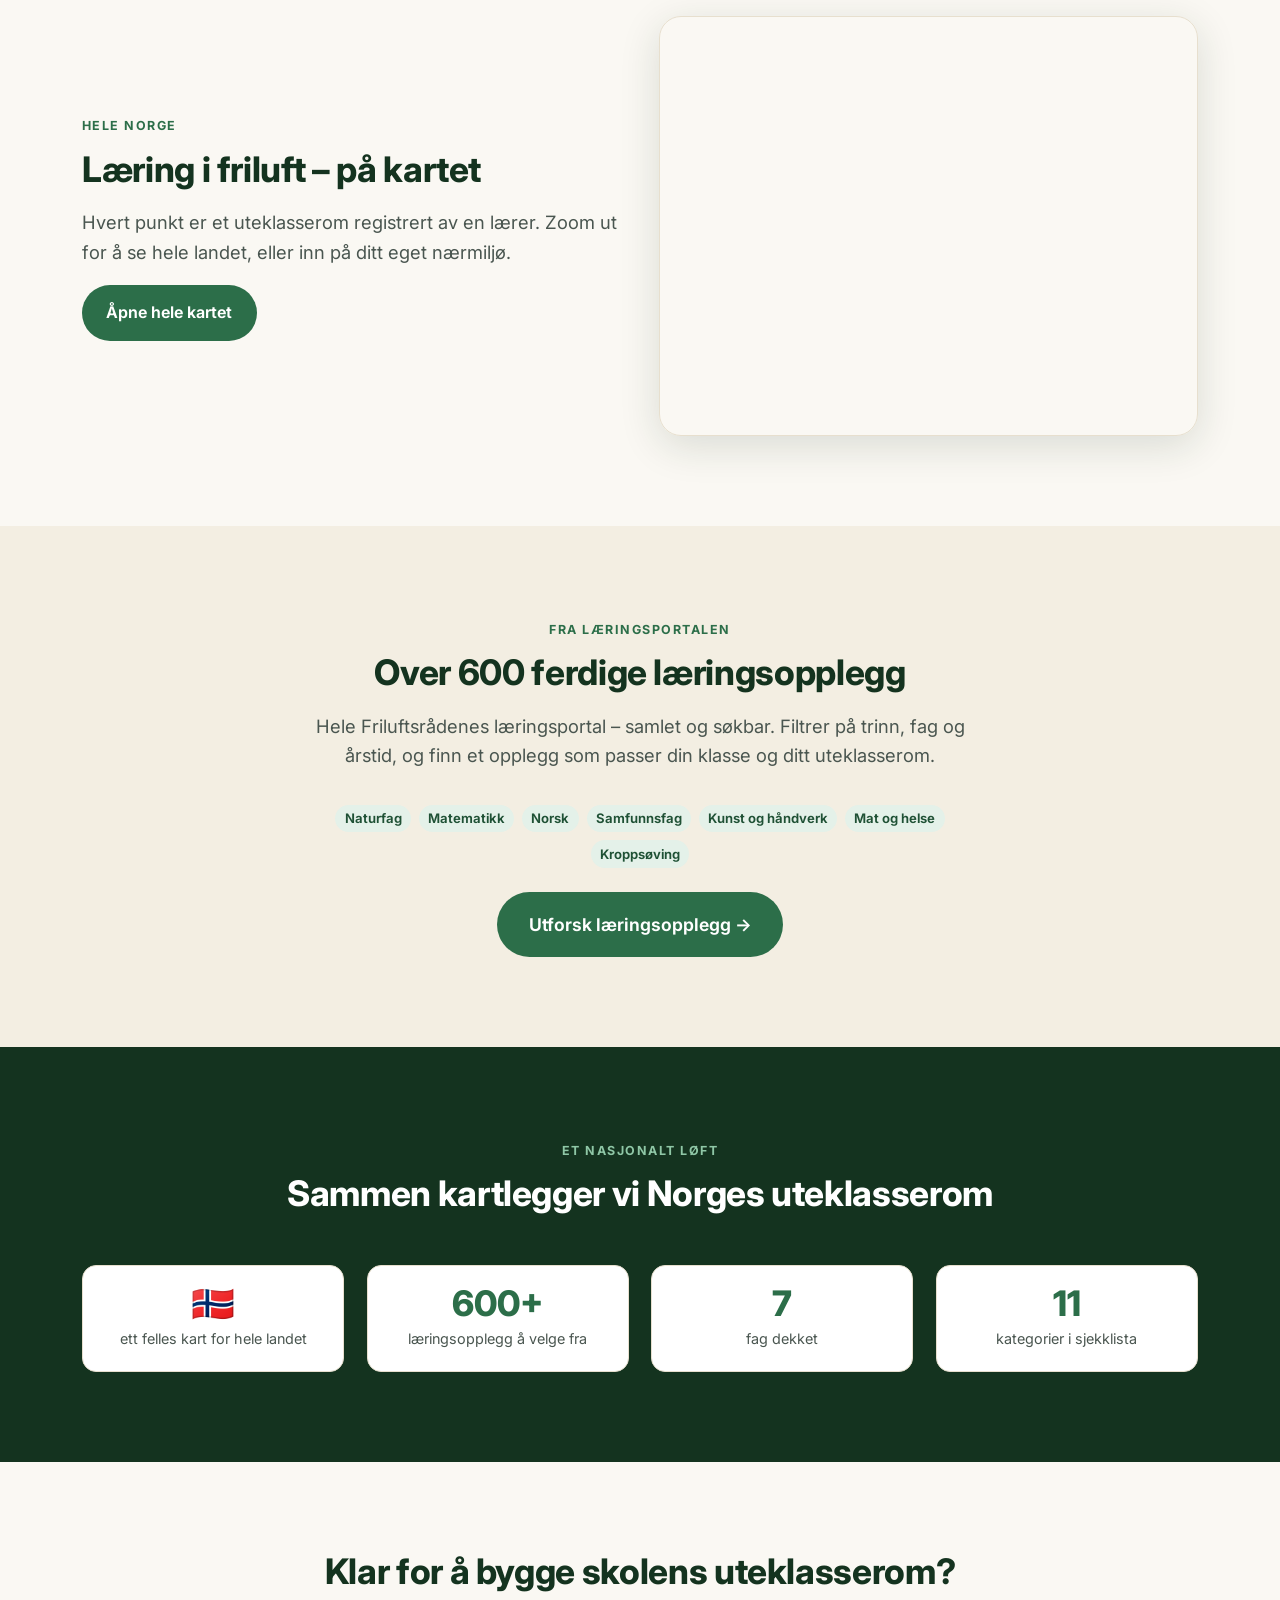
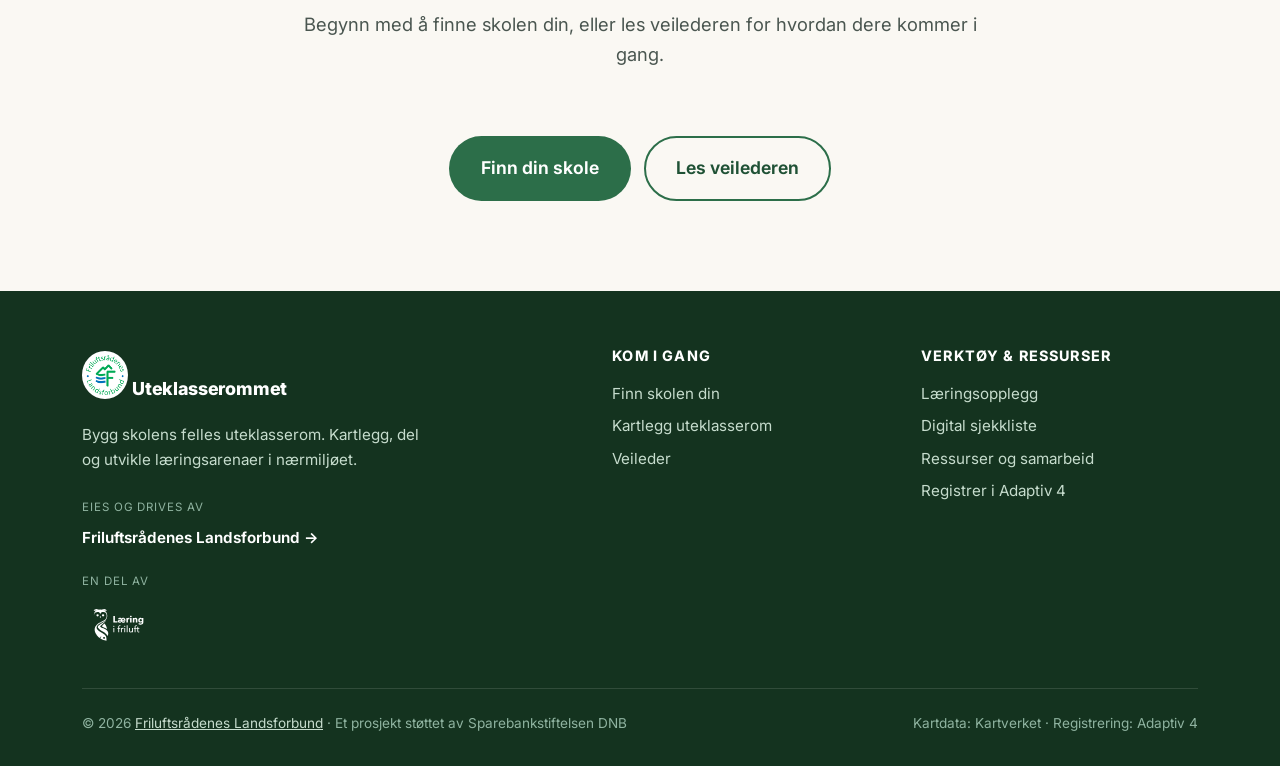
==== commit 3afee836: "Fjern tegnforklaringen (natur-/landskapstyper og type sted) fra forsiden og finn-skole" ====
--- a/index.html
+++ b/index.html
@@ -90,29 +90,6 @@
             <span class="eyebrow">Hele Norge</span>
             <h2>Læring i friluft – på kartet</h2>
             <p class="ingress">Hvert punkt er et uteklasserom registrert av en lærer. Zoom ut for å se hele landet, eller inn på ditt eget nærmiljø.</p>
-            <div class="tegnforklaring" style="margin:1.2rem 0 1.6rem;">
-              <div>
-                <span class="merkelapp-tittel">Natur- og landskapstyper</span>
-                <div class="merkelapp-rad">
-                  <span class="badge"><span class="prikk kat-vann"></span>Vann og våtområde</span>
-                  <span class="badge"><span class="prikk kat-skog"></span>Skog</span>
-                  <span class="badge"><span class="prikk kat-mark"></span>Åpent/dyrka mark</span>
-                  <span class="badge"><span class="prikk kat-fjell"></span>Fjell</span>
-                  <span class="badge"><span class="prikk kat-bebygd"></span>Bebygd</span>
-                  <span class="badge"><span class="prikk kat-annet"></span>Annet</span>
-                </div>
-              </div>
-              <div>
-                <span class="merkelapp-tittel">Type sted</span>
-                <div class="merkelapp-rad">
-                  <span class="badge">⛺ Tilrettelagt friluftsområde</span>
-                  <span class="badge">🍄 Høstingsplass</span>
-                  <span class="badge">🏛️ Kulturminne</span>
-                  <span class="badge">🏠 Bygning</span>
-                  <span class="badge">🏭 Næringsliv</span>
-                </div>
-              </div>
-            </div>
             <a class="btn btn--primar" href="finn-skole.html">Åpne hele kartet</a>
           </div>
           <div style="height:420px; border-radius:var(--radius-l); overflow:hidden; box-shadow:var(--skygge-l); border:1px solid var(--sand-200);">
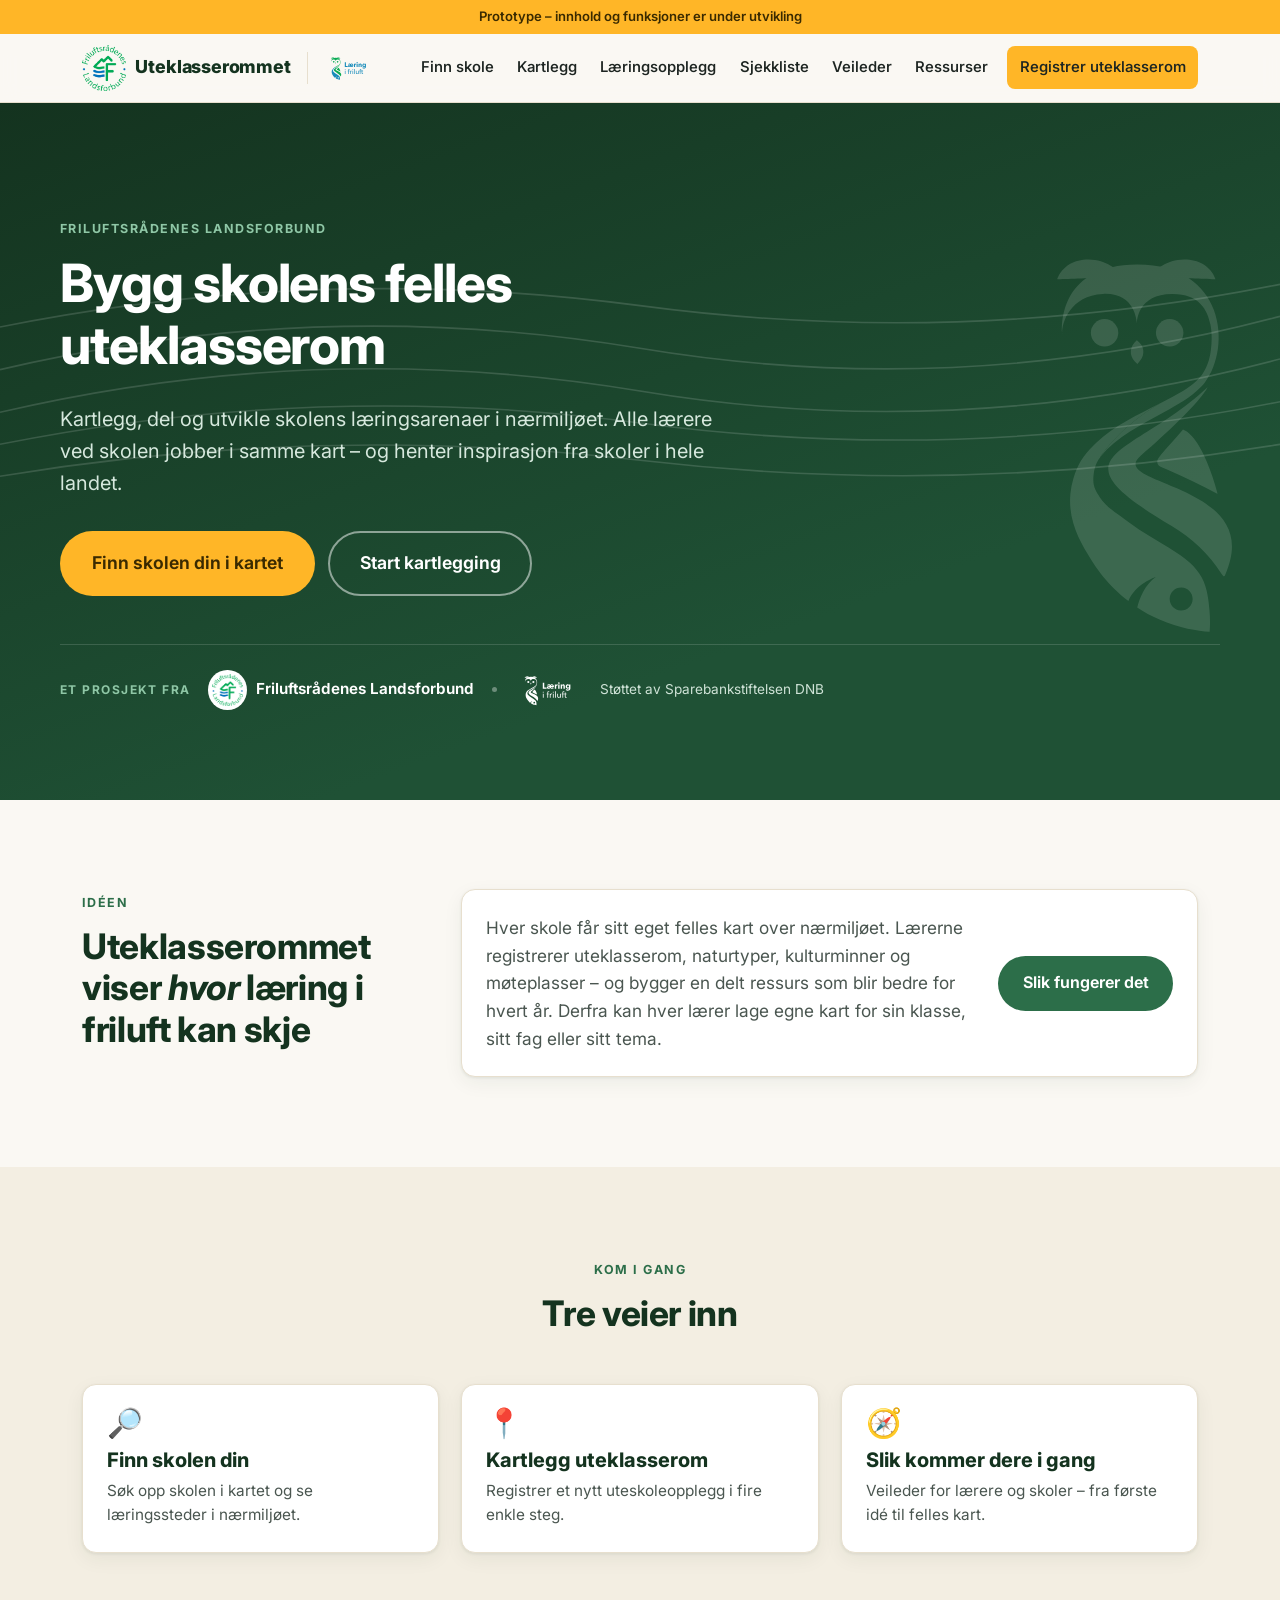
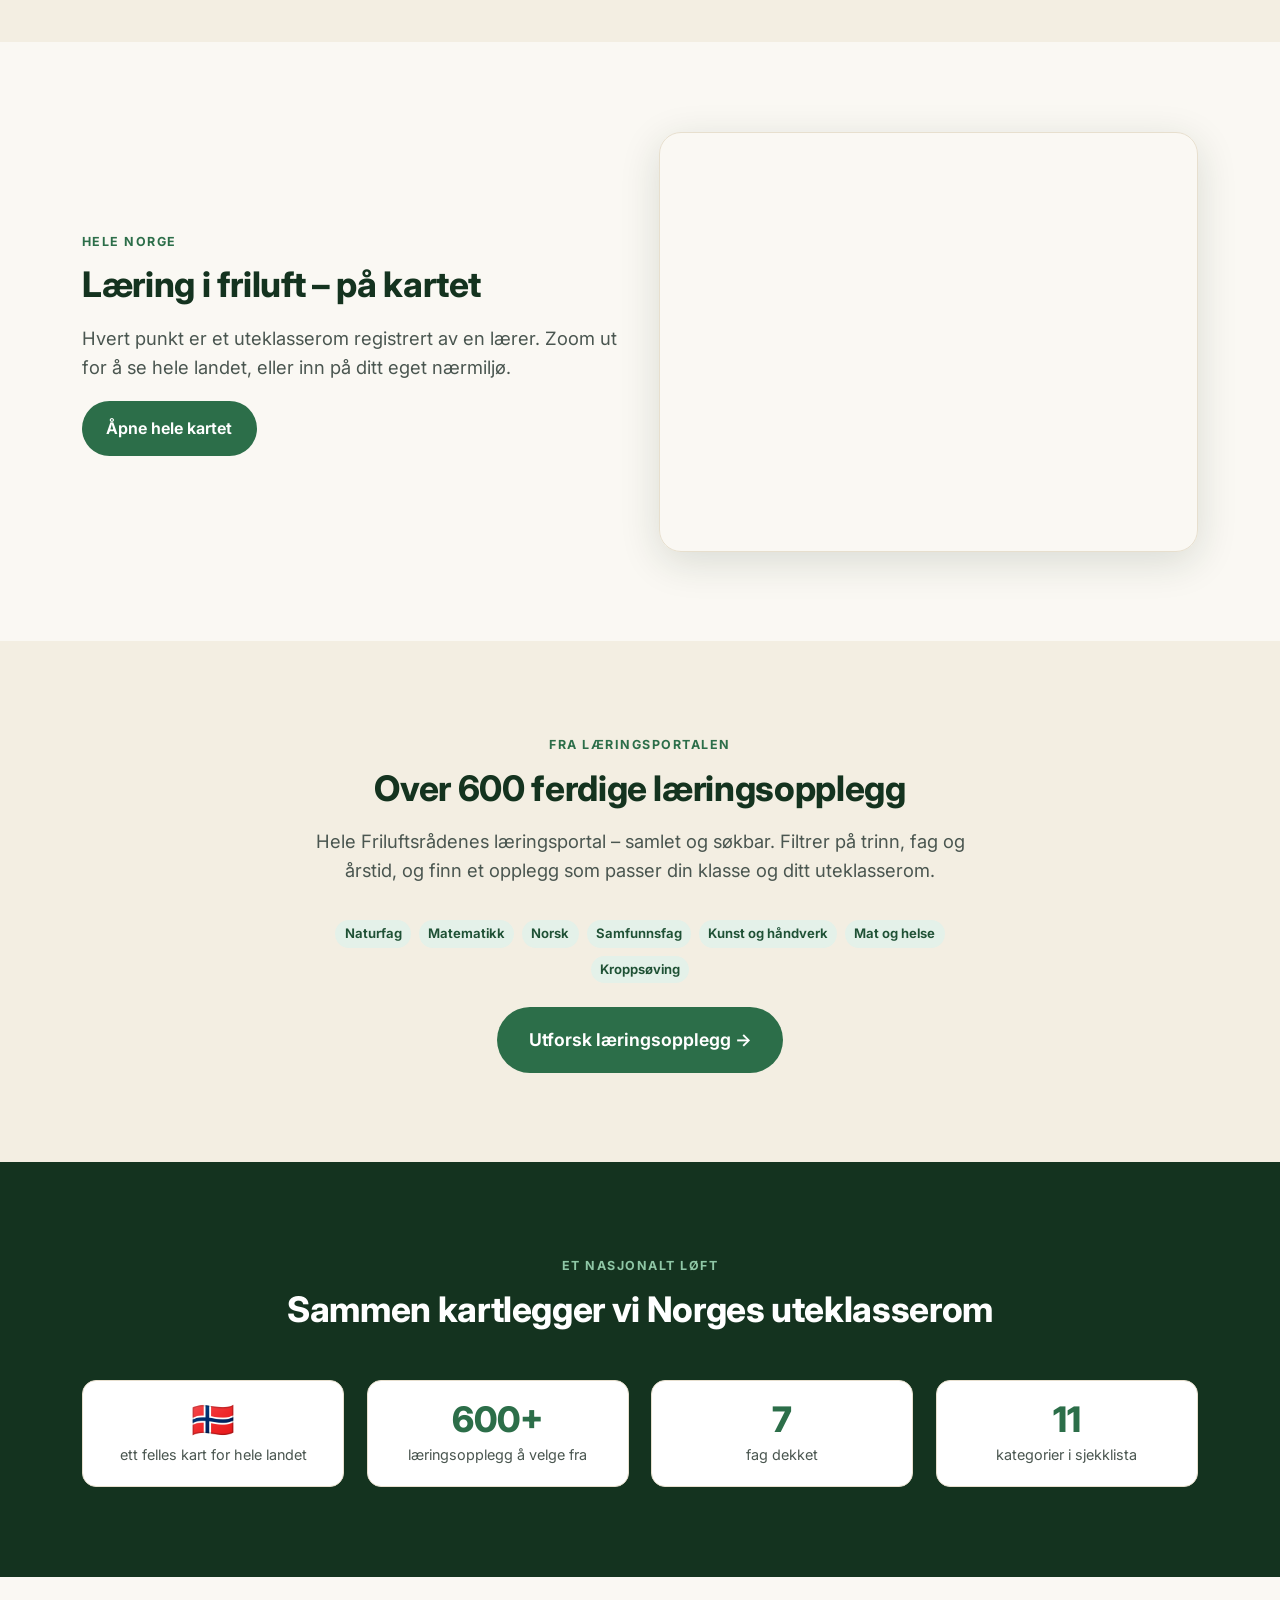
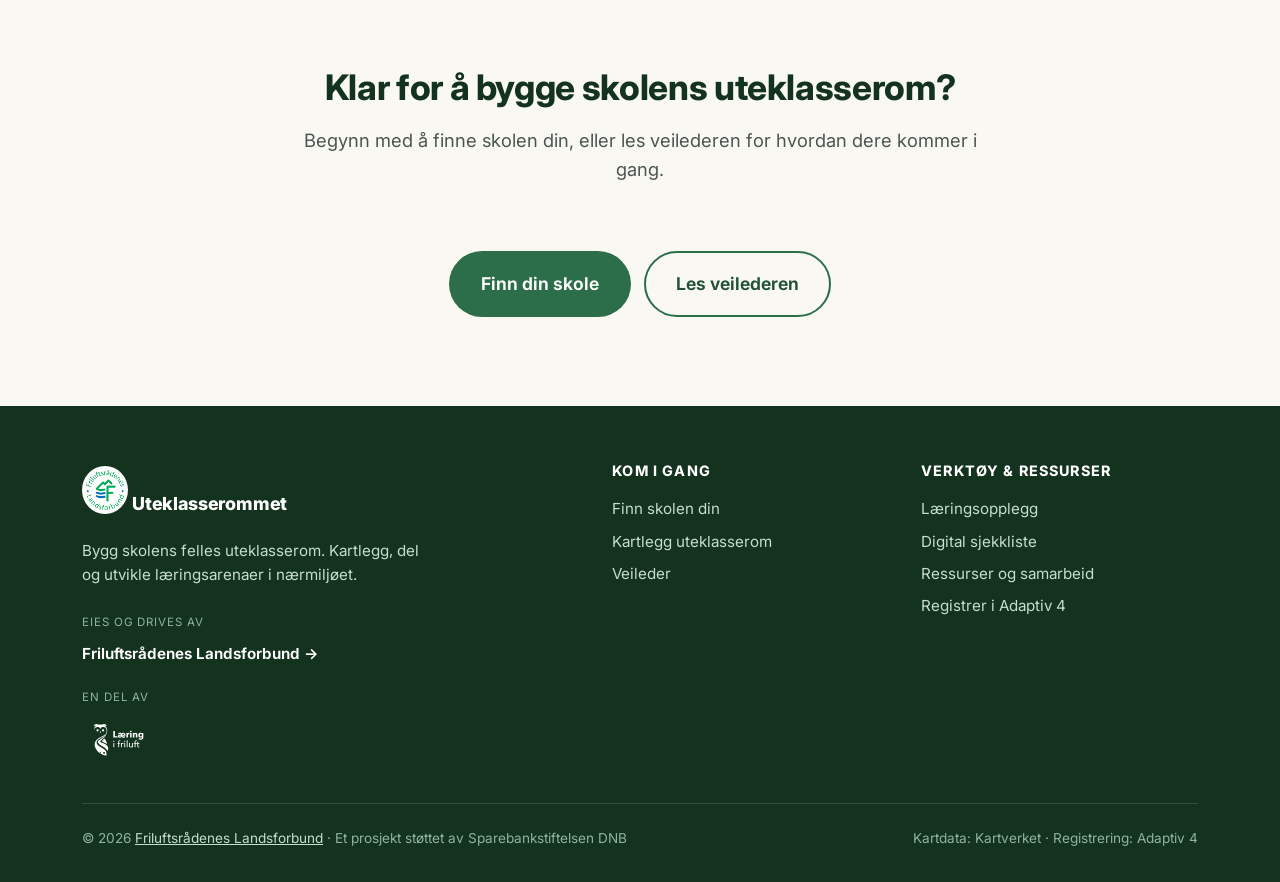
==== commit f941e2f8: "Hero: LiF-vannmerke og partnerlinje (FL + Læring i friluft)" ====
--- a/index.html
+++ b/index.html
@@ -7,7 +7,7 @@
   <meta name="description" content="Kartlegg, del og utvikle skolens læringsarenaer i nærmiljøet. Et prosjekt fra Friluftsrådenes Landsforbund.">
   <link rel="preconnect" href="https://fonts.googleapis.com">
   <link href="https://fonts.googleapis.com/css2?family=Inter:wght@400;550;650;750;800&display=swap" rel="stylesheet">
-  <link rel="stylesheet" href="css/styles.css?v=19">
+  <link rel="stylesheet" href="css/styles.css?v=20">
 </head>
 <body>
   <div id="site-header"></div>
@@ -24,6 +24,8 @@
           <path d="M0 210 Q300 150 600 190 T1200 170"/>
         </g>
       </svg>
+      <img src="img/lif-symbol-hvit.svg" alt="" aria-hidden="true"
+           style="position:absolute; right:-40px; top:50%; transform:translateY(-52%); height:520px; width:auto; opacity:.13; z-index:1;">
       <div class="wrap hero__inn">
         <span class="eyebrow" style="color:var(--gronn-300)">Friluftsrådenes Landsforbund</span>
         <h1>Bygg skolens felles uteklasserom</h1>
@@ -31,6 +33,19 @@
         <div class="hero__knapper">
           <a class="btn btn--gul btn--stor" href="finn-skole.html">Finn skolen din i kartet</a>
           <a class="btn btn--kontur btn--stor" href="kartlegg.html" style="color:#fff;border-color:rgba(255,255,255,.5)">Start kartlegging</a>
+        </div>
+        <!-- Partnerlinje: Et prosjekt fra FL · Læring i friluft -->
+        <div style="margin-top:3rem; padding-top:1.4rem; border-top:1px solid rgba(255,255,255,.14); display:flex; align-items:center; gap:1.1rem; flex-wrap:wrap;">
+          <span style="font-size:.75rem; font-weight:700; letter-spacing:.12em; text-transform:uppercase; color:var(--gronn-300);">Et prosjekt fra</span>
+          <a href="https://www.friluftsrad.no/" target="_blank" rel="noopener" style="display:inline-flex; align-items:center; gap:.6rem; text-decoration:none;">
+            <span class="logo-disc" style="padding:4px;"><img src="img/fl-logo.png" alt="" style="height:32px; width:auto; display:block;"></span>
+            <span style="color:#fff; font-weight:650; font-size:.95rem;">Friluftsrådenes Landsforbund</span>
+          </a>
+          <span style="width:5px; height:5px; border-radius:50%; background:rgba(255,255,255,.35); flex:none;" aria-hidden="true"></span>
+          <a href="https://www.friluftsrad.no/arbeidsomrader/skole-og-barnehage/laering-i-friluft" target="_blank" rel="noopener" style="display:inline-flex;">
+            <img src="img/lif-logo-hvit.svg" alt="Læring i friluft" style="height:44px; width:auto; display:block;">
+          </a>
+          <span style="font-size:.85rem; color:#cfe3d7;">Støttet av Sparebankstiftelsen DNB</span>
         </div>
       </div>
     </section>
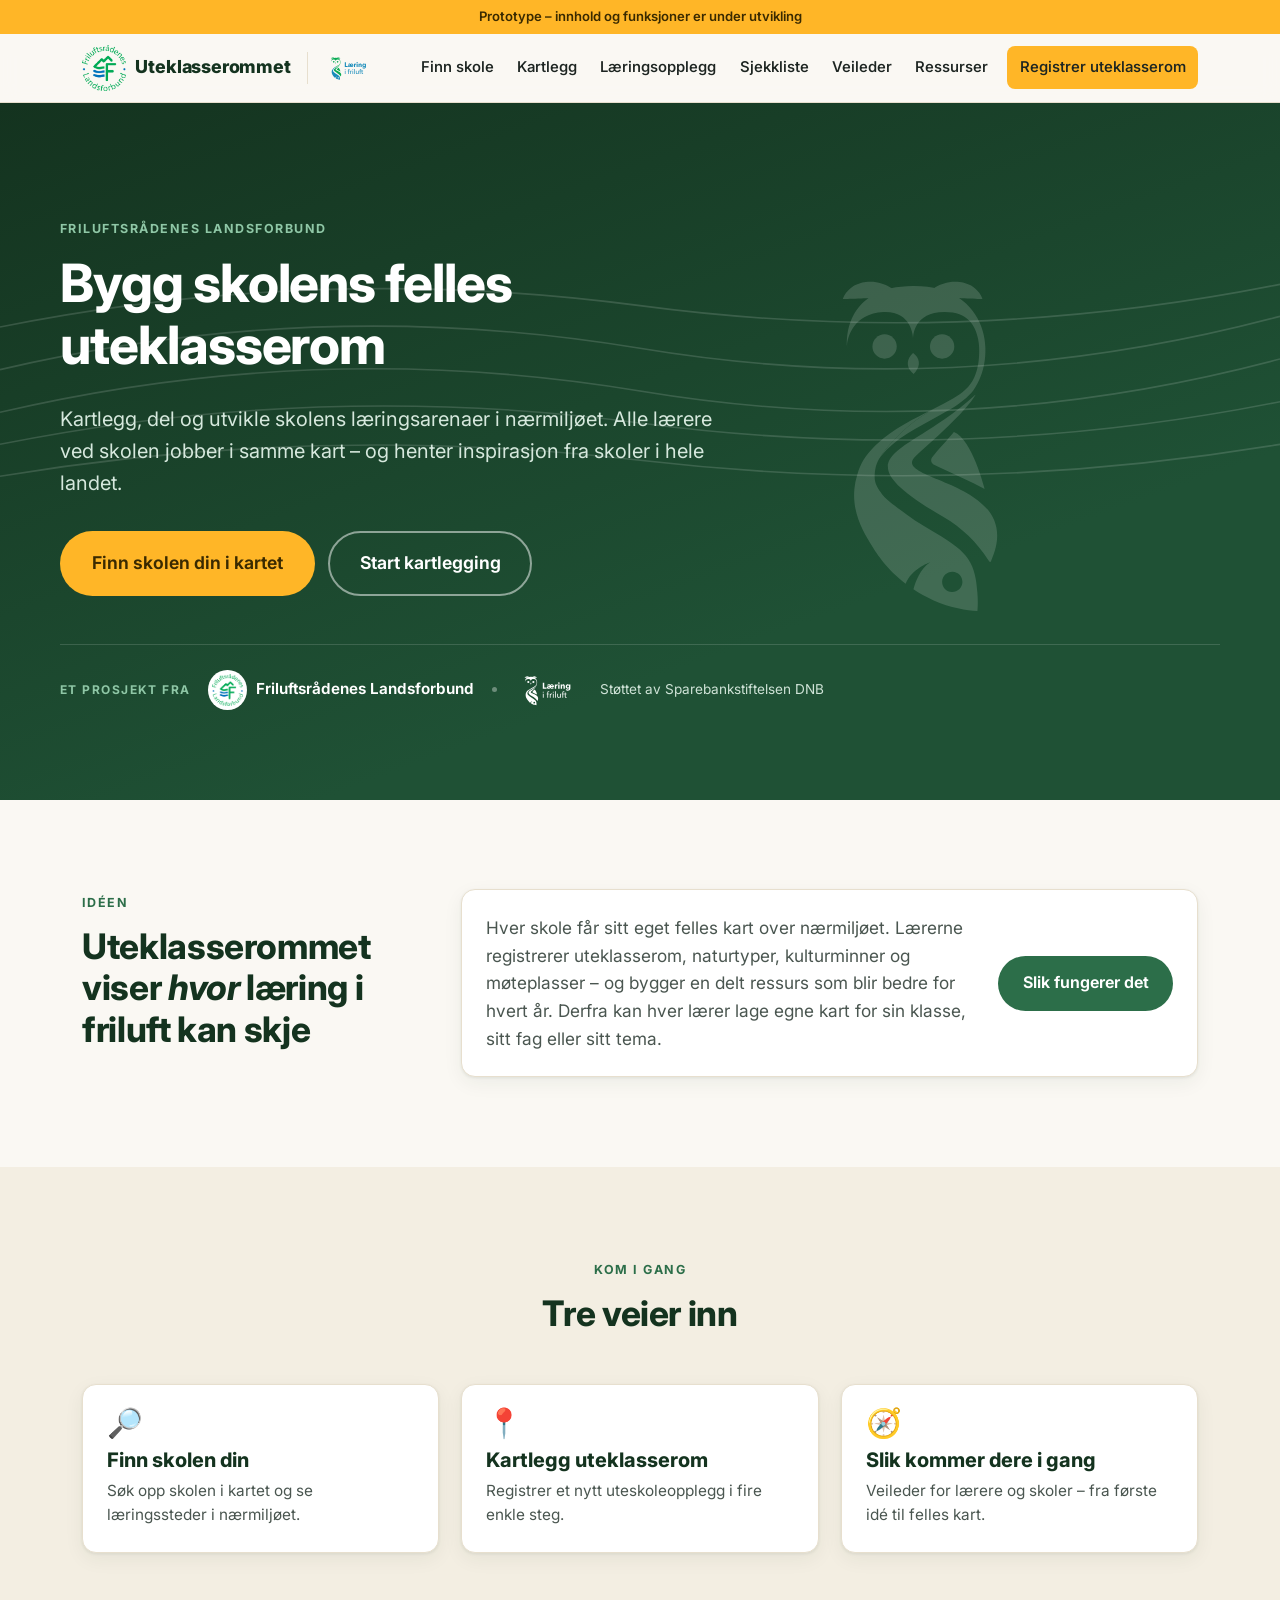
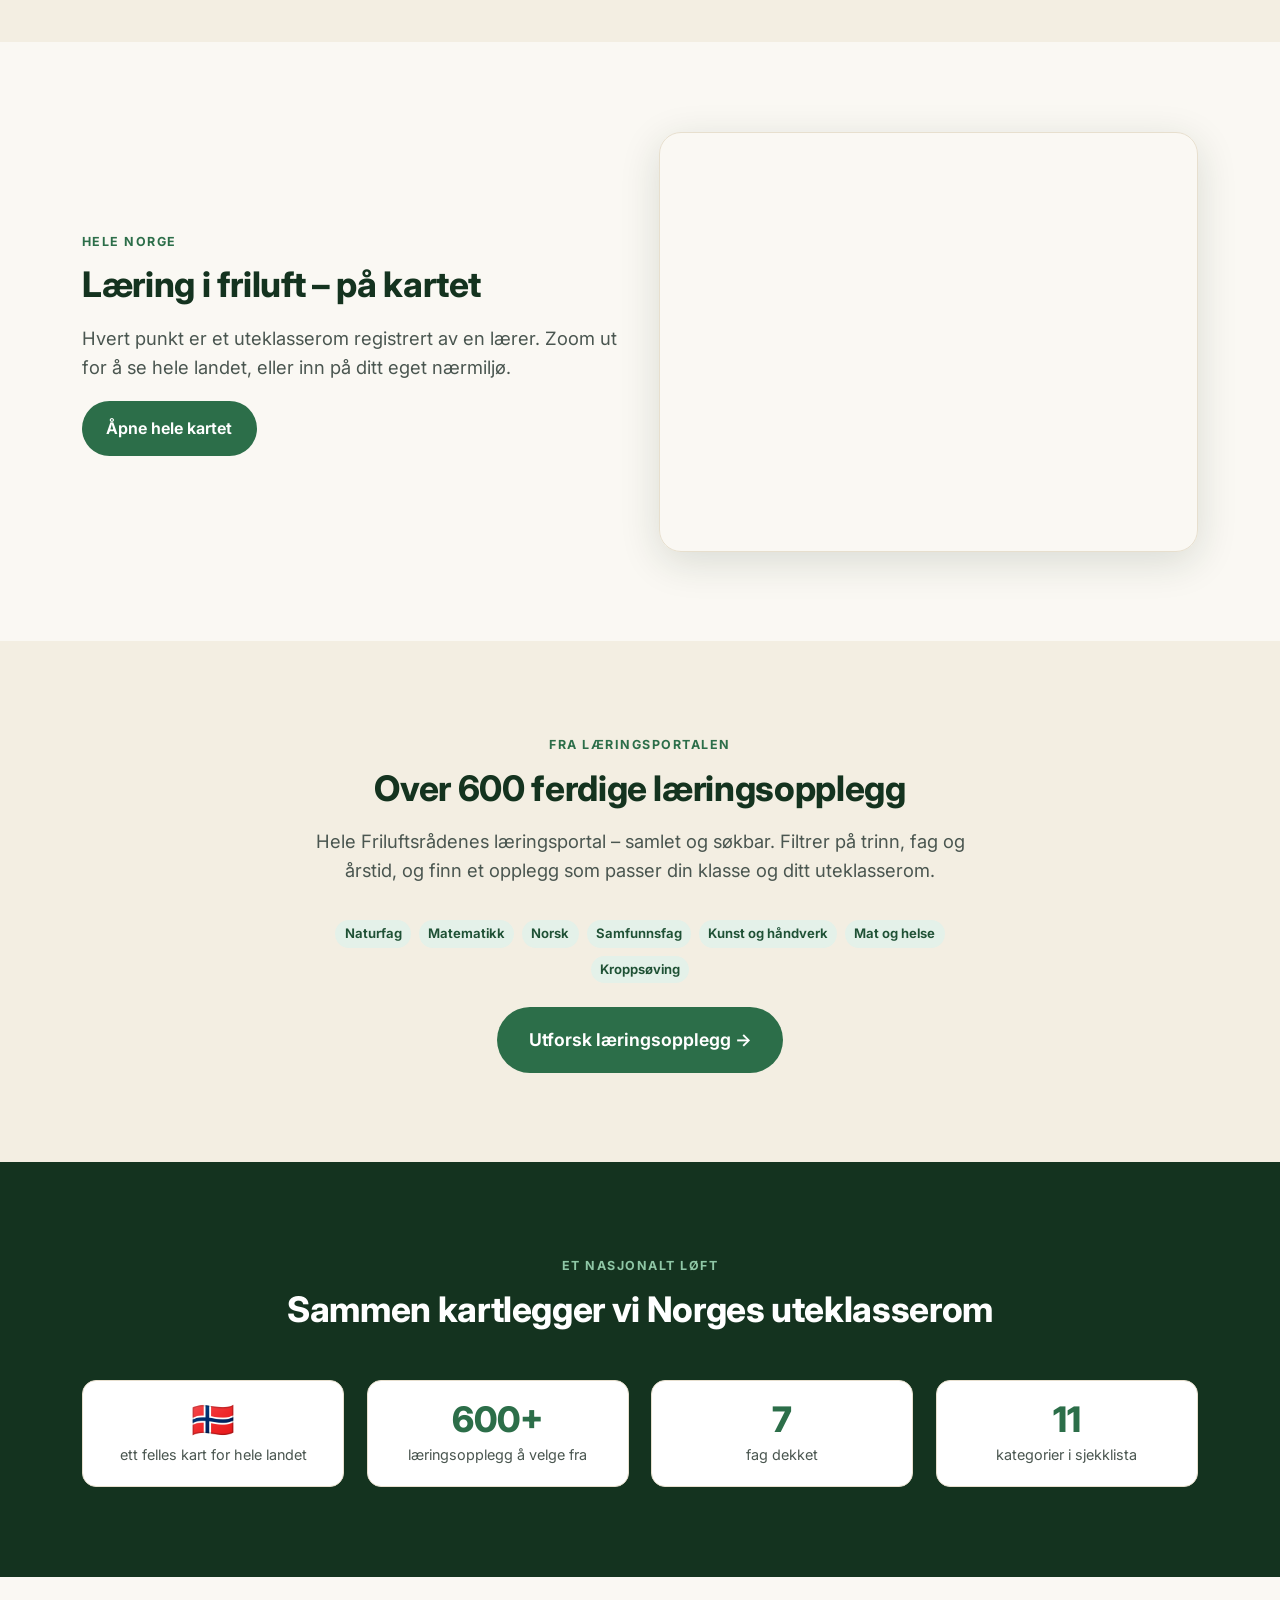
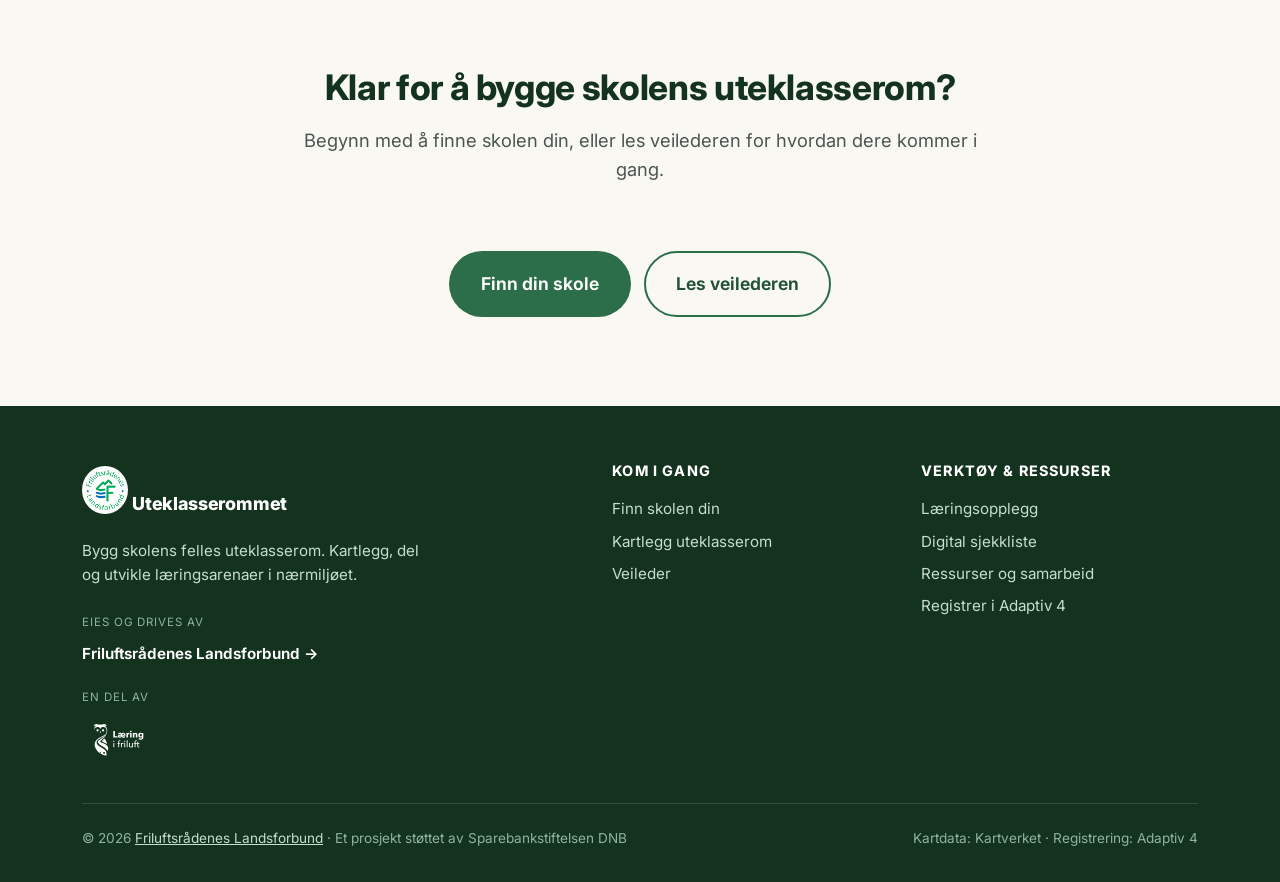
==== commit e5e305da: "Hero: flytt LiF-vannmerket mot midten, hel ugle, skjul på mobil" ====
--- a/index.html
+++ b/index.html
@@ -8,6 +8,9 @@
   <link rel="preconnect" href="https://fonts.googleapis.com">
   <link href="https://fonts.googleapis.com/css2?family=Inter:wght@400;550;650;750;800&display=swap" rel="stylesheet">
   <link rel="stylesheet" href="css/styles.css?v=20">
+  <style>
+    @media (max-width: 900px) { .hero__vannmerke { display: none; } }
+  </style>
 </head>
 <body>
   <div id="site-header"></div>
@@ -24,8 +27,8 @@
           <path d="M0 210 Q300 150 600 190 T1200 170"/>
         </g>
       </svg>
-      <img src="img/lif-symbol-hvit.svg" alt="" aria-hidden="true"
-           style="position:absolute; right:-40px; top:50%; transform:translateY(-52%); height:520px; width:auto; opacity:.13; z-index:1;">
+      <img src="img/lif-symbol-hvit.svg" alt="" aria-hidden="true" class="hero__vannmerke"
+           style="position:absolute; right:16%; top:50%; transform:translateY(-52%); height:460px; width:auto; opacity:.15; z-index:1;">
       <div class="wrap hero__inn">
         <span class="eyebrow" style="color:var(--gronn-300)">Friluftsrådenes Landsforbund</span>
         <h1>Bygg skolens felles uteklasserom</h1>
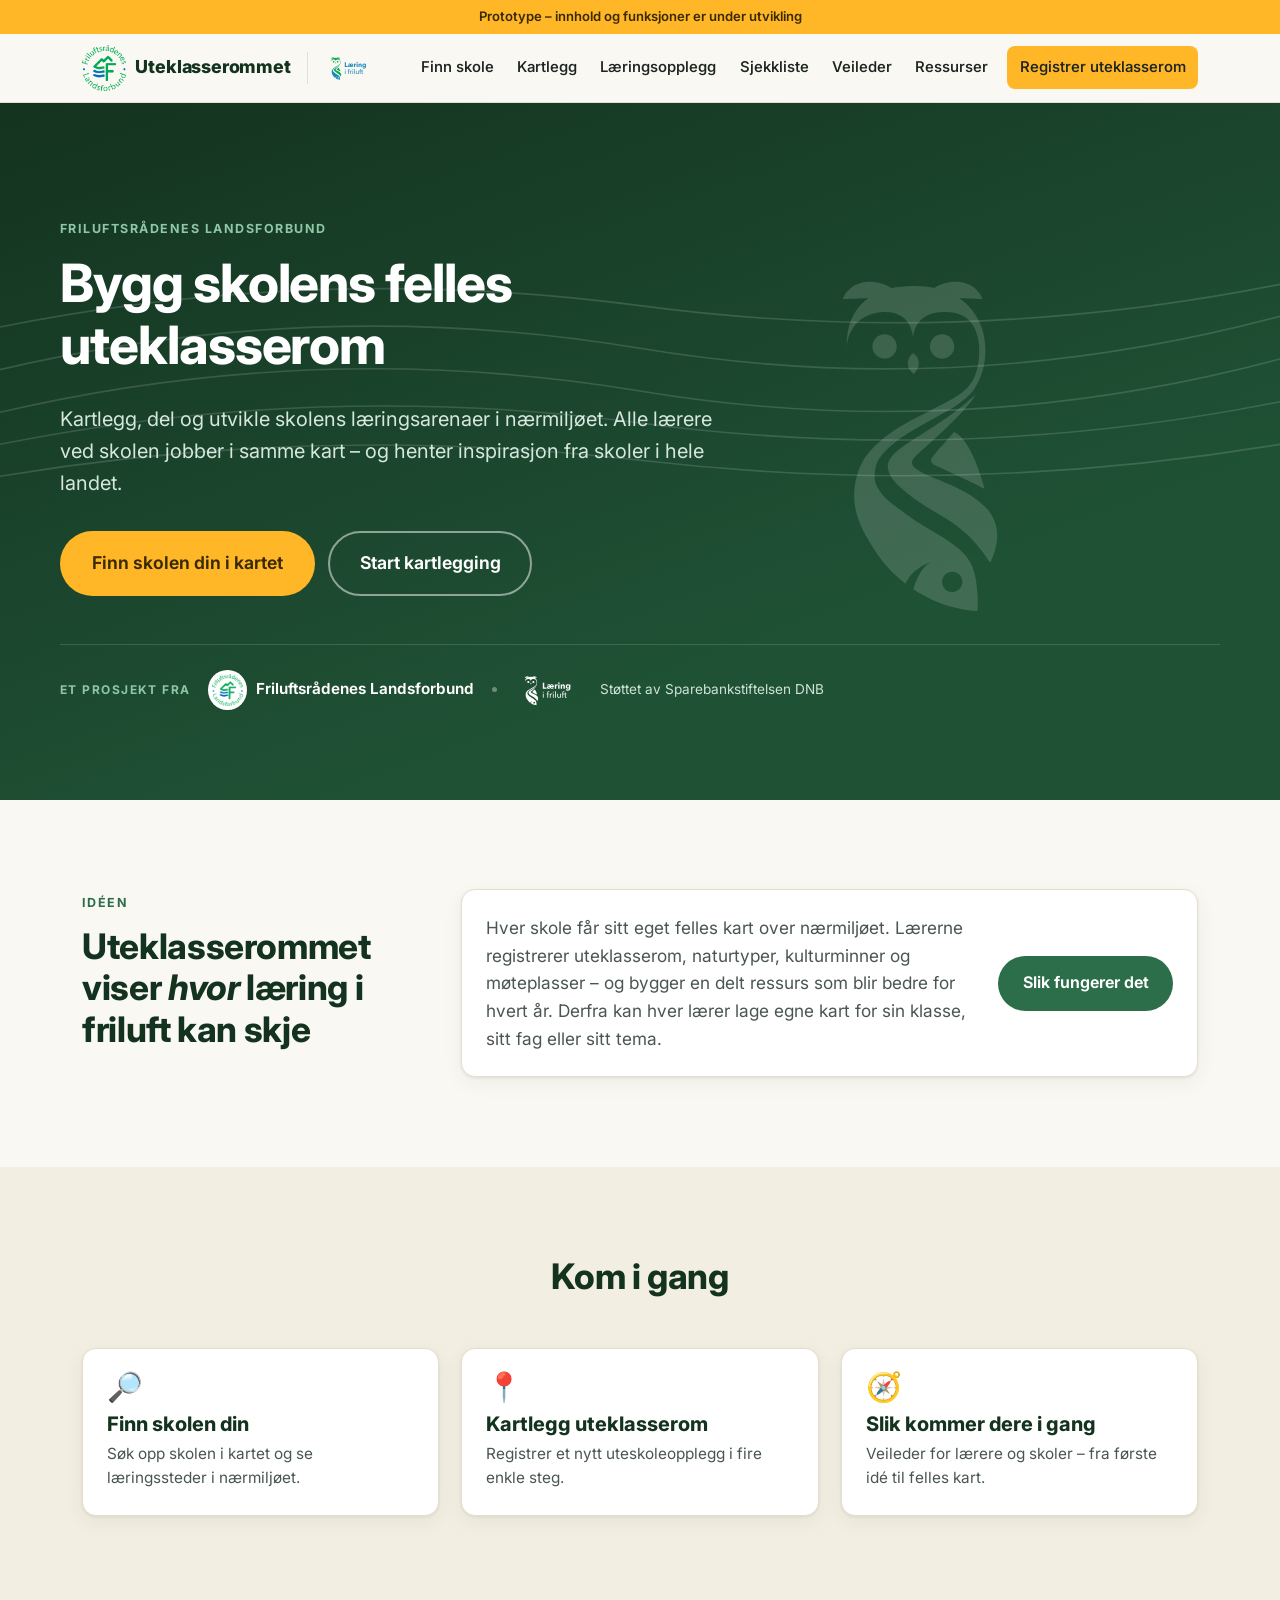
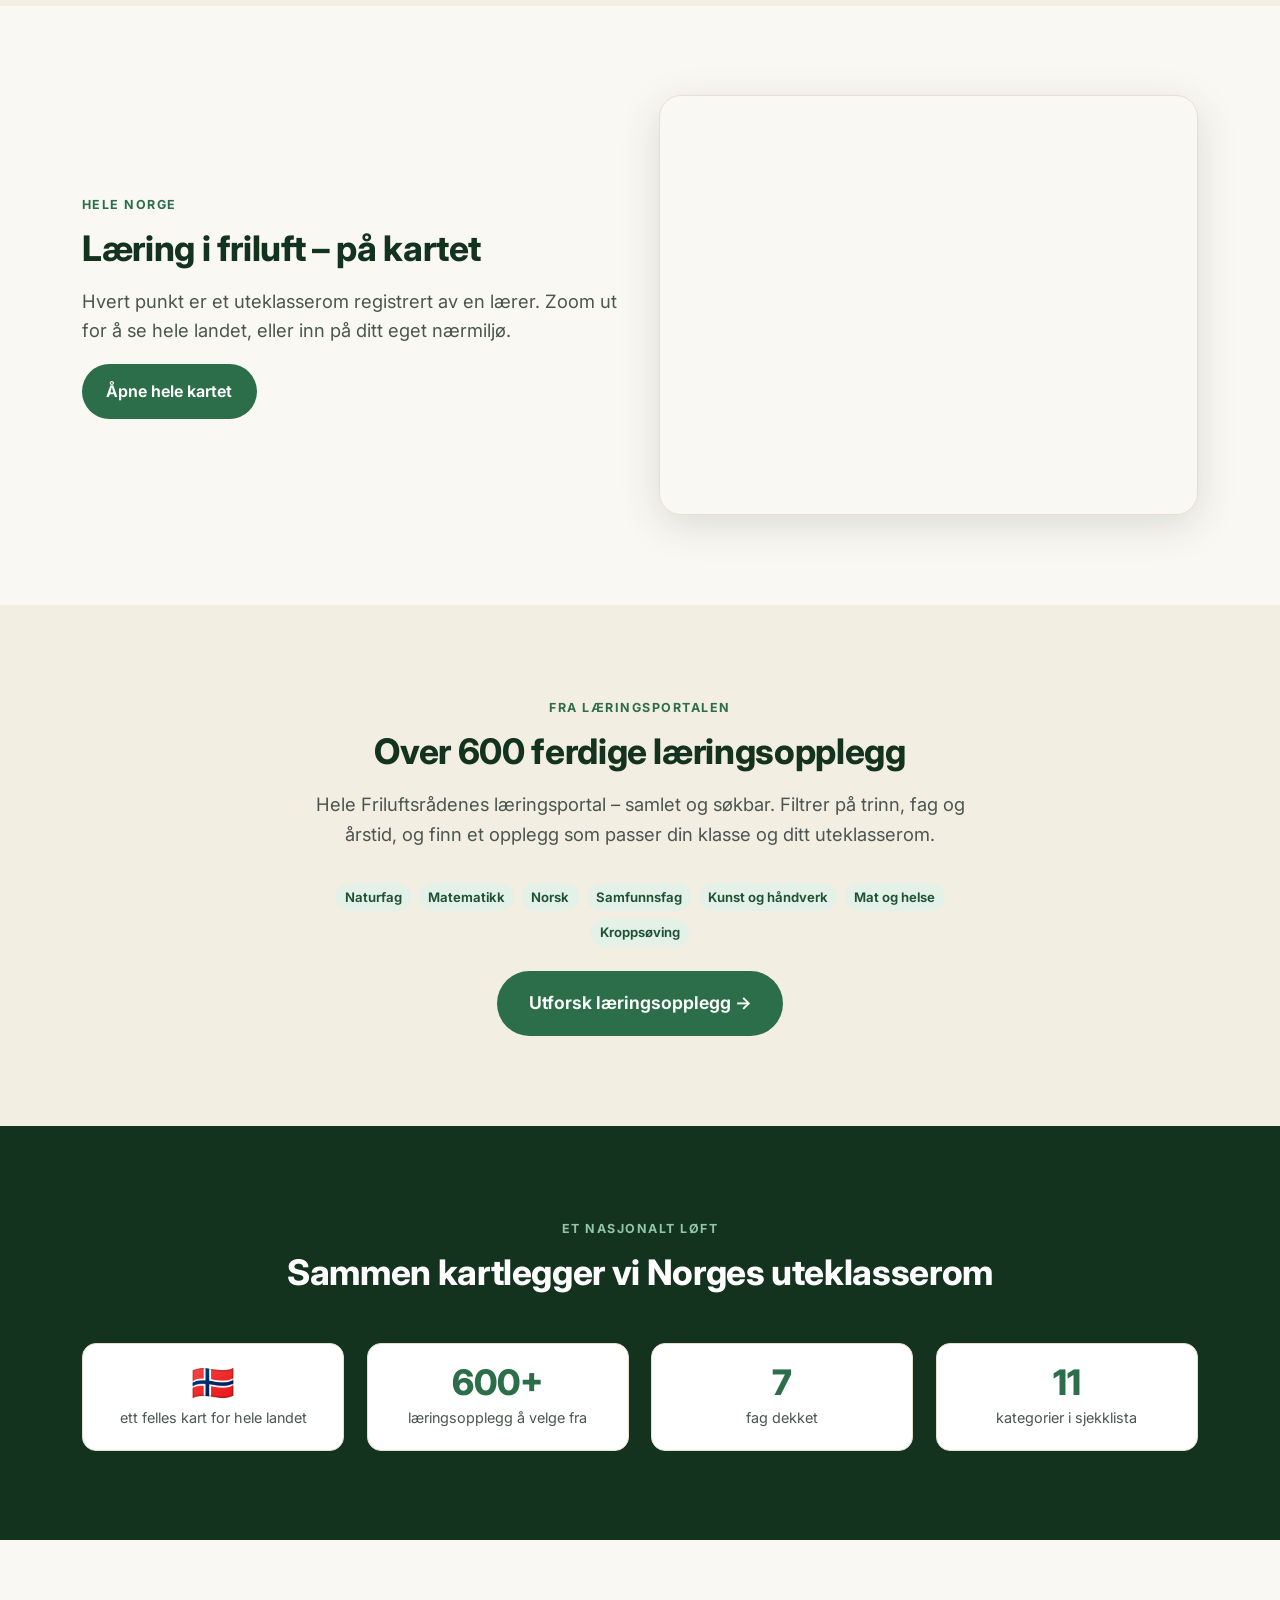
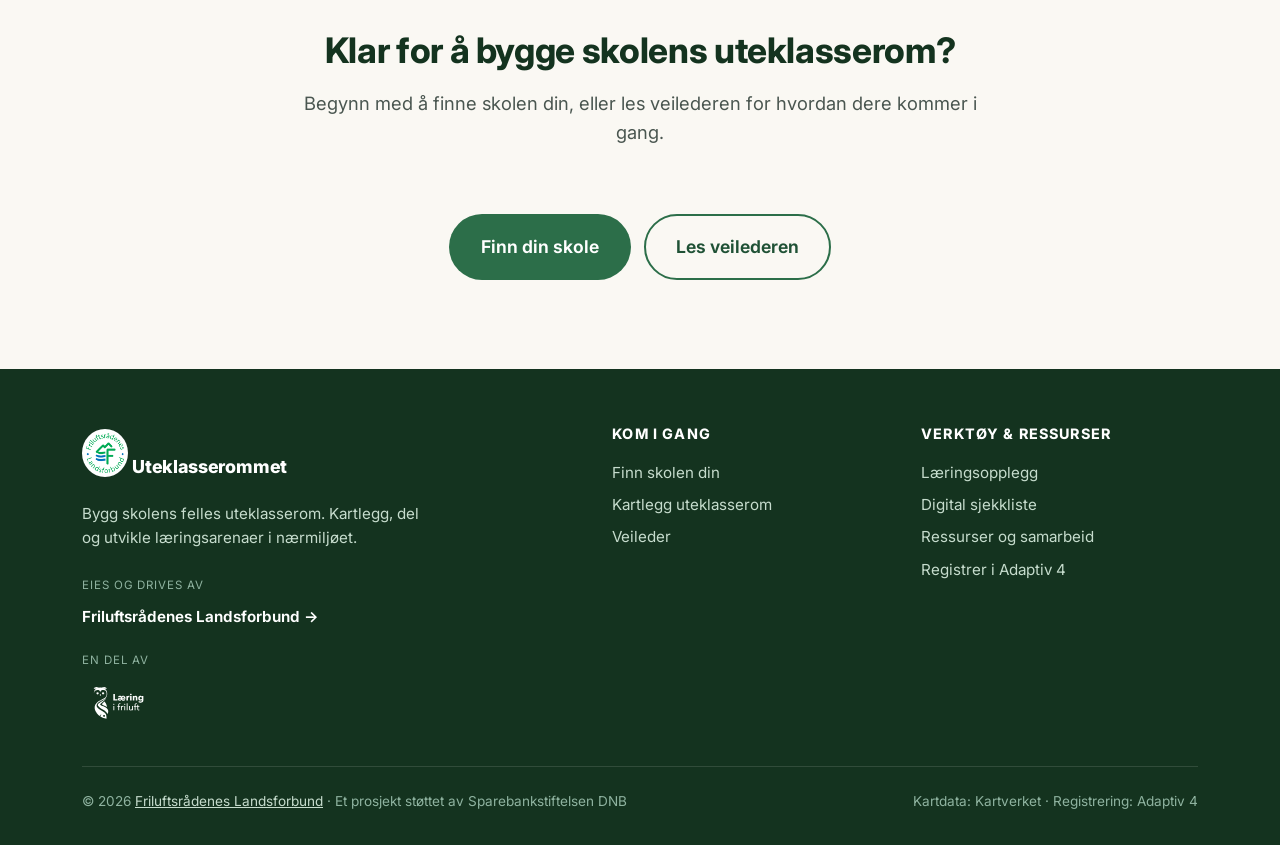
==== commit f4804415: "Forside: fjern 'Tre veier inn', uthev 'Kom i gang' som overskrift" ====
--- a/index.html
+++ b/index.html
@@ -7,9 +7,12 @@
   <meta name="description" content="Kartlegg, del og utvikle skolens læringsarenaer i nærmiljøet. Et prosjekt fra Friluftsrådenes Landsforbund.">
   <link rel="preconnect" href="https://fonts.googleapis.com">
   <link href="https://fonts.googleapis.com/css2?family=Inter:wght@400;550;650;750;800&display=swap" rel="stylesheet">
-  <link rel="stylesheet" href="css/styles.css?v=20">
+  <link rel="stylesheet" href="css/styles.css?v=21">
   <style>
-    @media (max-width: 900px) { .hero__vannmerke { display: none; } }
+    .hero__vannmerke { position: absolute; right: 16%; top: 50%; transform: translateY(-52%); height: 460px; width: auto; opacity: .15; z-index: 1; }
+    @media (max-width: 900px) {
+      .hero__vannmerke { right: -25px; top: 60%; height: 230px; opacity: .14; }
+    }
   </style>
 </head>
 <body>
@@ -27,8 +30,7 @@
           <path d="M0 210 Q300 150 600 190 T1200 170"/>
         </g>
       </svg>
-      <img src="img/lif-symbol-hvit.svg" alt="" aria-hidden="true" class="hero__vannmerke"
-           style="position:absolute; right:16%; top:50%; transform:translateY(-52%); height:460px; width:auto; opacity:.15; z-index:1;">
+      <img src="img/lif-symbol-hvit.svg" alt="" aria-hidden="true" class="hero__vannmerke">
       <div class="wrap hero__inn">
         <span class="eyebrow" style="color:var(--gronn-300)">Friluftsrådenes Landsforbund</span>
         <h1>Bygg skolens felles uteklasserom</h1>
@@ -76,8 +78,7 @@
     <section class="seksjon seksjon--sand">
       <div class="wrap">
         <div class="midtstilt maks-center">
-          <span class="eyebrow">Kom i gang</span>
-          <h2>Tre veier inn</h2>
+          <h2>Kom i gang</h2>
         </div>
         <div class="luft"></div>
         <div class="grid grid--3">
--- a/css/styles.css
+++ b/css/styles.css
@@ -306,3 +306,6 @@
 .filter-tom { text-align: center; padding: 3rem 1rem; color: var(--blekk-myk); }
 .nullstill { background: none; border: 0; color: var(--gronn-700); font: inherit; font-weight: 600; cursor: pointer; padding: 0; margin-top: .4rem; text-decoration: underline; }
 .nullstill:hover { color: var(--gronn-500); }
+
+/* Mobil: mer luft mot kantene */
+@media (max-width: 600px) { .wrap { padding: 0 30px; } }
